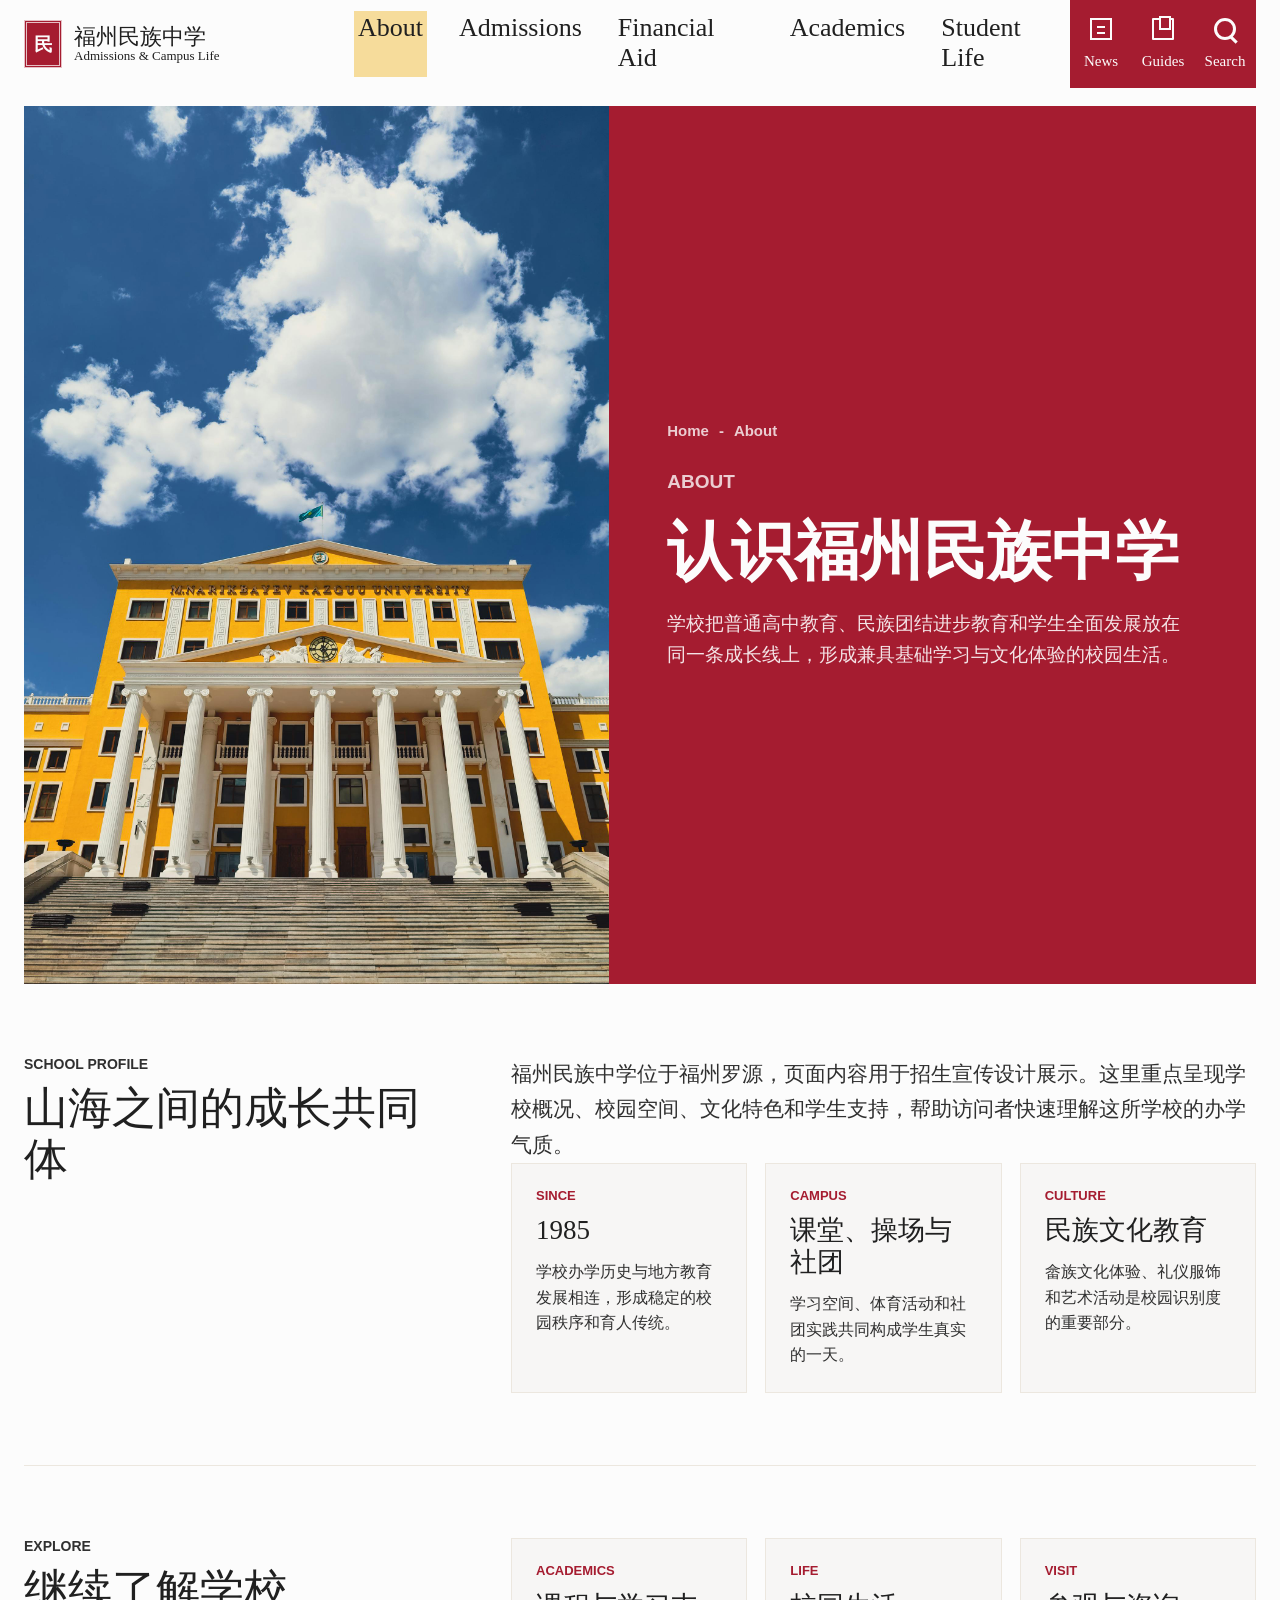
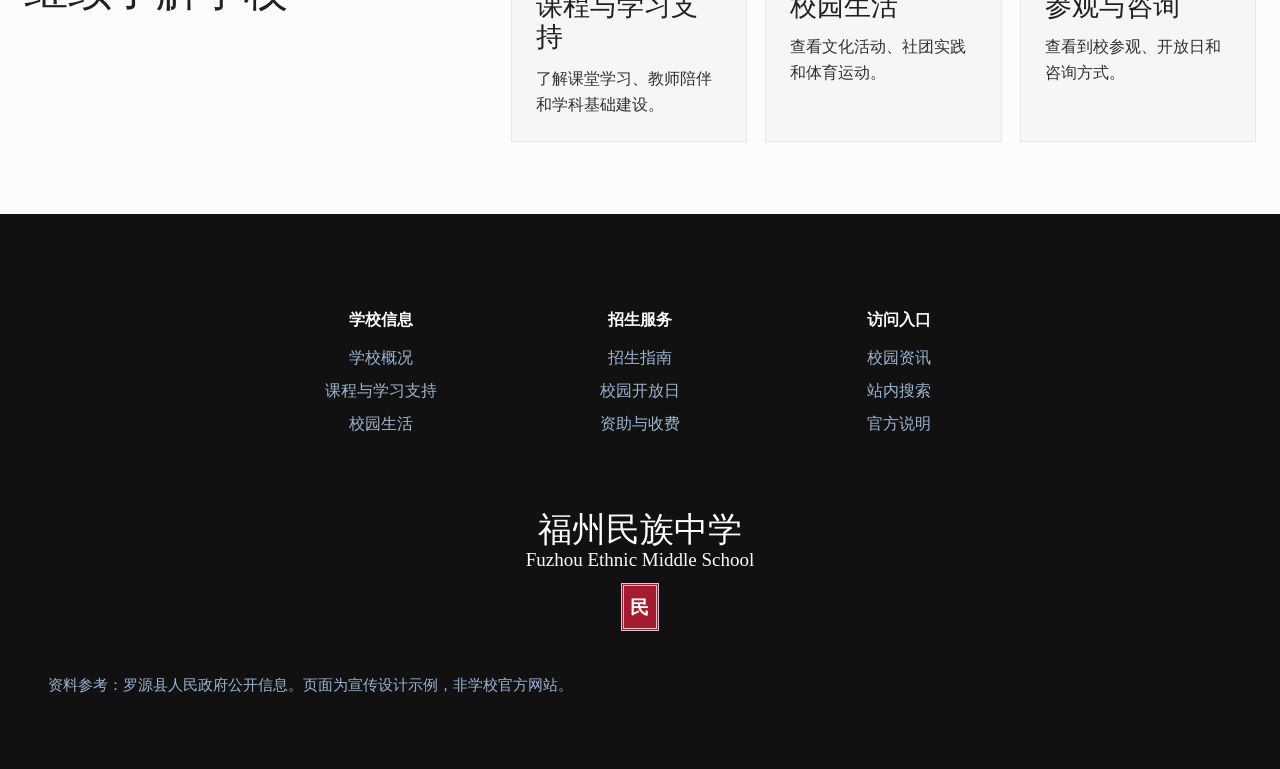
==== about.html @ c33d32e8 "初始提交：学校网站静态页面 Co-Authored-By: Claude Opus 4.8 <noreply@anthropic.com>" ====
<!doctype html>
<html lang="zh-CN">
  <head>
    <meta charset="utf-8">
    <meta name="viewport" content="width=device-width, initial-scale=1">
    <title>About | 福州民族中学</title>
    <meta name="description" content="福州民族中学学校概况页面，介绍办学定位、校园环境与民族教育特色。">
    <link rel="icon" href="data:,">
    <link rel="stylesheet" href="styles.css">
  </head>
  <body>
    <a class="skip-link" href="#content">跳至主要内容</a>

    <header class="site-header">
      <div class="header-inner">
        <a class="wordmark" href="index.html" aria-label="福州民族中学首页">
          <span class="school-shield">民</span>
          <span class="school-name">
            <strong>福州民族中学</strong>
            <small>Admissions & Campus Life</small>
          </span>
        </a>

        <nav class="primary-nav" aria-label="主导航">
          <a class="active" href="about.html">About</a>
          <a href="index.html#apply">Admissions</a>
          <a href="aid.html">Financial Aid</a>
          <a href="academics.html">Academics</a>
          <a href="student-life.html">Student Life</a>
        </nav>

        <nav class="utility-nav" aria-label="工具导航">
          <a href="news.html" aria-label="新闻">
            <span class="utility-icon icon-news" aria-hidden="true"></span>
            <span>News</span>
          </a>
          <a href="guide.html" aria-label="指南">
            <span class="utility-icon icon-guide" aria-hidden="true"></span>
            <span>Guides</span>
          </a>
          <a href="search.html" aria-label="搜索">
            <span class="utility-icon icon-search" aria-hidden="true"></span>
            <span>Search</span>
          </a>
        </nav>
      </div>
    </header>

    <main id="content">
      <section class="subpage-hero" aria-labelledby="page-title">
        <div class="subpage-hero__media">
          <img src="assets/building-facade.jpg" alt="现代校园建筑立面">
        </div>
        <div class="subpage-hero__content">
          <nav class="subpage-breadcrumb" aria-label="面包屑导航">
            <a href="index.html">Home</a>
            <span aria-hidden="true">-</span>
            <span>About</span>
          </nav>
          <p class="subpage-kicker">About</p>
          <h1 id="page-title">认识福州民族中学</h1>
          <p>学校把普通高中教育、民族团结进步教育和学生全面发展放在同一条成长线上，形成兼具基础学习与文化体验的校园生活。</p>
        </div>
      </section>

      <section class="content-band content-band--split">
        <div>
          <p class="section-kicker">School Profile</p>
          <h2>山海之间的成长共同体</h2>
        </div>
        <div>
          <p class="lead">福州民族中学位于福州罗源，页面内容用于招生宣传设计展示。这里重点呈现学校概况、校园空间、文化特色和学生支持，帮助访问者快速理解这所学校的办学气质。</p>
          <div class="info-grid">
            <article class="info-card">
              <span>Since</span>
              <h3>1985</h3>
              <p>学校办学历史与地方教育发展相连，形成稳定的校园秩序和育人传统。</p>
            </article>
            <article class="info-card">
              <span>Campus</span>
              <h3>课堂、操场与社团</h3>
              <p>学习空间、体育活动和社团实践共同构成学生真实的一天。</p>
            </article>
            <article class="info-card">
              <span>Culture</span>
              <h3>民族文化教育</h3>
              <p>畲族文化体验、礼仪服饰和艺术活动是校园识别度的重要部分。</p>
            </article>
          </div>
        </div>
      </section>

      <section class="content-band content-band--split">
        <div>
          <p class="section-kicker">Explore</p>
          <h2>继续了解学校</h2>
        </div>
        <div class="resource-grid">
          <a class="resource-card" href="academics.html">
            <span>Academics</span>
            <h3>课程与学习支持</h3>
            <p>了解课堂学习、教师陪伴和学科基础建设。</p>
          </a>
          <a class="resource-card" href="student-life.html">
            <span>Life</span>
            <h3>校园生活</h3>
            <p>查看文化活动、社团实践和体育运动。</p>
          </a>
          <a class="resource-card" href="visit.html">
            <span>Visit</span>
            <h3>参观与咨询</h3>
            <p>查看到校参观、开放日和咨询方式。</p>
          </a>
        </div>
      </section>
    </main>

    <footer class="footer">
      <div class="footer-links" aria-label="页脚链接">
        <div>
          <h2>学校信息</h2>
          <a href="about.html">学校概况</a>
          <a href="academics.html">课程与学习支持</a>
          <a href="student-life.html">校园生活</a>
        </div>
        <div>
          <h2>招生服务</h2>
          <a href="guide.html">招生指南</a>
          <a href="visit.html">校园开放日</a>
          <a href="aid.html">资助与收费</a>
        </div>
        <div>
          <h2>访问入口</h2>
          <a href="news.html">校园资讯</a>
          <a href="search.html">站内搜索</a>
          <a href="policies.html">官方说明</a>
        </div>
      </div>
      <div class="footer-brand">
        <span class="school-shield">民</span>
        <strong>福州民族中学</strong>
        <small>Fuzhou Ethnic Middle School</small>
      </div>
      <p>资料参考：罗源县人民政府公开信息。页面为宣传设计示例，非学校官方网站。</p>
    </footer>
    <script src="site.js" defer></script>
  </body>
</html>
---- styles.css ----
:root {
  --crimson: #a51c30;
  --crimson-dark: #8d1528;
  --ink: #202020;
  --muted: #4a4a4a;
  --soft: #f7f7f7;
  --white: #fcfcfc;
  --line: #ece7df;
  --highlight: #f6dc9b;
}

* {
  box-sizing: border-box;
}

html {
  scroll-behavior: smooth;
}

body {
  margin: 0;
  color: var(--ink);
  background: var(--white);
  font-family: Arial, "Microsoft YaHei", "PingFang SC", sans-serif;
  font-size: 20px;
  line-height: 1.65;
}

@keyframes sitePageEnter {
  from {
    opacity: 0.01;
    transform: translateY(10px);
    filter: blur(2px);
  }
  to {
    opacity: 1;
    transform: translateY(0);
    filter: blur(0);
  }
}

@keyframes siteContentEnter {
  from {
    opacity: 0.01;
    transform: translateY(18px);
  }
  to {
    opacity: 1;
    transform: translateY(0);
  }
}

@media (prefers-reduced-motion: no-preference) {
  body {
    animation: sitePageEnter 280ms cubic-bezier(0.2, 0.8, 0.2, 1) both;
  }

  body.page-exiting {
    opacity: 0;
    transform: translateY(-8px);
    pointer-events: none;
    transition: opacity 190ms ease, transform 190ms ease;
  }

  .subpage-hero,
  .content-band {
    animation: siteContentEnter 420ms 70ms cubic-bezier(0.2, 0.8, 0.2, 1) both;
  }

  .content-band:nth-of-type(2) {
    animation-delay: 130ms;
  }

  .content-band:nth-of-type(3) {
    animation-delay: 180ms;
  }
}

a {
  color: inherit;
  text-decoration: none;
}

button {
  font: inherit;
  color: inherit;
}

img {
  display: block;
  max-width: 100%;
}

.skip-link {
  position: fixed;
  z-index: 100;
  top: 12px;
  left: 12px;
  padding: 10px 14px;
  color: var(--white);
  background: var(--crimson);
  transform: translateY(-160%);
}

.skip-link:focus {
  transform: translateY(0);
}

.site-header {
  background: var(--white);
}

.header-inner {
  width: min(1256px, calc(100% - 48px));
  min-height: 88px;
  margin: 0 auto;
  display: grid;
  grid-template-columns: 330px 1fr 186px;
  align-items: center;
}

.wordmark {
  display: flex;
  align-items: center;
  gap: 12px;
  min-width: 0;
}

.school-shield {
  display: grid;
  width: 38px;
  height: 48px;
  place-items: center;
  color: var(--white);
  background: var(--crimson);
  border: 3px double rgba(255, 255, 255, 0.72);
  font-family: Georgia, "Times New Roman", "SimSun", serif;
  font-size: 19px;
  font-weight: 700;
  line-height: 1;
}

.school-name {
  display: grid;
  gap: 1px;
}

.school-name strong {
  font-family: Georgia, "Times New Roman", "SimSun", serif;
  font-size: 22px;
  font-weight: 500;
  line-height: 1.05;
}

.school-name small {
  font-family: Georgia, "Times New Roman", "SimSun", serif;
  font-size: 13px;
  line-height: 1.1;
}

.primary-nav {
  display: flex;
  justify-content: center;
  gap: 28px;
}

.primary-nav a {
  padding: 2px 4px 4px;
  font-family: Georgia, "Times New Roman", "SimSun", serif;
  font-size: 26px;
  line-height: 1.15;
  transition: background 160ms ease, color 160ms ease;
}

.primary-nav a:hover,
.primary-nav a:focus {
  color: var(--crimson);
  outline: none;
}

.primary-nav .active {
  background: var(--highlight);
}

.utility-nav {
  min-height: 88px;
  display: grid;
  grid-template-columns: repeat(3, 1fr);
  background: var(--crimson);
}

.utility-nav a,
.utility-nav button {
  appearance: none;
  display: grid;
  gap: 5px;
  place-items: center;
  padding: 14px 8px;
  color: var(--white);
  font-family: Georgia, "Times New Roman", "SimSun", serif;
  font-size: 15px;
  line-height: 1.1;
  background: transparent;
  border: 0;
  cursor: pointer;
}

.utility-nav a:hover,
.utility-nav a:focus,
.utility-nav button:hover,
.utility-nav button:focus {
  background: var(--crimson-dark);
  outline: none;
}

.utility-icon {
  position: relative;
  display: block;
  width: 22px;
  height: 22px;
}

.icon-news {
  border: 2px solid currentColor;
}

.icon-news::before,
.icon-news::after {
  position: absolute;
  left: 5px;
  right: 5px;
  height: 2px;
  background: currentColor;
  content: "";
}

.icon-news::before {
  top: 6px;
}

.icon-news::after {
  top: 12px;
}

.icon-guide {
  border: 2px solid currentColor;
  border-radius: 1px;
}

.icon-guide::before {
  position: absolute;
  top: -4px;
  left: 5px;
  width: 8px;
  height: 10px;
  border: 2px solid currentColor;
  background: var(--crimson);
  content: "";
}

.icon-search {
  border: 3px solid currentColor;
  border-radius: 50%;
}

.icon-search::after {
  position: absolute;
  right: -5px;
  bottom: -4px;
  width: 9px;
  height: 3px;
  background: currentColor;
  transform: rotate(45deg);
  content: "";
}

.page-hero {
  width: min(1236px, calc(100% - 48px));
  margin: 16px auto 0;
}

.hero-media {
  position: relative;
  min-height: 620px;
  overflow: hidden;
  background: #1f1f1f;
}

.hero-media img {
  width: 100%;
  height: 620px;
  object-fit: cover;
  object-position: center 48%;
}

.hero-overlay {
  position: absolute;
  inset: 0;
  background: rgba(0, 0, 0, 0.34);
}

.hero-media h1 {
  position: absolute;
  left: 32px;
  bottom: 34px;
  margin: 0;
  color: var(--white);
  font-family: Georgia, "Times New Roman", "SimSun", serif;
  font-size: 88px;
  font-weight: 700;
  line-height: 1.02;
  letter-spacing: 0;
}

.pause-button {
  position: absolute;
  right: 0;
  bottom: 0;
  display: flex;
  width: 98px;
  height: 98px;
  align-items: center;
  justify-content: center;
  gap: 10px;
  color: var(--white);
  background: rgba(0, 0, 0, 0.38);
  border: 0;
  cursor: pointer;
}

.pause-button span {
  width: 8px;
  height: 30px;
  background: currentColor;
}

.pause-button:hover,
.pause-button:focus {
  background: rgba(0, 0, 0, 0.56);
  outline: none;
}

.pause-button.is-paused {
  gap: 0;
}

.pause-button.is-paused span:first-child {
  width: 0;
  height: 0;
  margin-left: 4px;
  background: transparent;
  border-top: 17px solid transparent;
  border-bottom: 17px solid transparent;
  border-left: 25px solid currentColor;
}

.pause-button.is-paused span:last-child {
  display: none;
}

.breadcrumb {
  position: relative;
  z-index: 2;
  width: 50%;
  min-height: 55px;
  margin-top: -30px;
  display: flex;
  align-items: center;
  gap: 12px;
  padding: 0 32px;
  color: var(--white);
  background: var(--crimson);
  font-size: 16px;
  font-weight: 800;
}

.breadcrumb a:hover,
.breadcrumb a:focus {
  text-decoration: underline;
  outline: none;
}

.overview-layout {
  width: min(1236px, calc(100% - 48px));
  margin: 28px auto 0;
  display: grid;
  grid-template-columns: 340px minmax(0, 1fr);
  gap: 72px;
}

.page-index {
  padding: 4px 0 0 32px;
}

.page-index h2 {
  margin: 0 0 6px;
  font-family: Arial, "Microsoft YaHei", "PingFang SC", sans-serif;
  font-size: 16px;
  font-weight: 800;
  line-height: 1.65;
}

.page-index a {
  display: block;
  width: fit-content;
  margin-top: 4px;
  color: #303030;
  font-size: 16px;
  line-height: 1.75;
}

.page-index a:hover,
.page-index a:focus {
  color: var(--crimson);
  text-decoration: underline;
  outline: none;
}

.page-index a.is-current {
  color: var(--crimson);
  font-weight: 800;
  text-decoration: underline;
}

.overview-content {
  max-width: 780px;
}

.overview-content h2,
.two-block h2,
.editorial-feature h2,
.story-card h3,
.aid-panel h2,
.policy-section h2,
.related-topics h2 {
  margin: 0;
  font-family: Georgia, "Times New Roman", "SimSun", serif;
  font-weight: 500;
  letter-spacing: 0;
}

.overview-content h2 {
  font-size: 38px;
  line-height: 1.2;
}

.intro-text {
  max-width: 760px;
  margin: 26px 0 30px;
  color: #303030;
  font-size: 20px;
  line-height: 1.65;
}

.faq-list {
  display: grid;
  gap: 22px;
}

.faq-list details {
  background: #f7f6f5;
}

.faq-list summary {
  position: relative;
  min-height: 92px;
  display: flex;
  align-items: center;
  padding: 20px 66px 20px 32px;
  cursor: pointer;
  list-style: none;
}

.faq-list summary::-webkit-details-marker {
  display: none;
}

.faq-list summary span {
  font-family: Georgia, "Times New Roman", "SimSun", serif;
  font-size: 25px;
  font-weight: 500;
  line-height: 1.15;
}

.faq-list summary::after {
  position: absolute;
  right: 30px;
  top: 50%;
  color: #111111;
  font-size: 34px;
  line-height: 1;
  transform: translateY(-50%);
  content: "+";
}

.faq-list details[open] summary::after {
  content: "-";
}

.faq-list details p {
  margin: 0;
  padding: 0 32px 28px;
  color: #424242;
  font-size: 17px;
  line-height: 1.65;
}

.two-block {
  width: min(1236px, calc(100% - 48px));
  margin: 58px auto 0;
  display: grid;
  grid-template-columns: 340px minmax(0, 1fr);
  gap: 72px;
  padding: 58px 32px 64px;
  background: #fbfbfb;
  border-top: 1px solid var(--line);
}

.block-label span,
.eyebrow {
  display: inline-block;
  color: var(--crimson);
  font-size: 15px;
  font-weight: 900;
  line-height: 1.2;
}

.block-content {
  max-width: 780px;
}

.two-block h2 {
  font-size: 42px;
  line-height: 1.2;
}

.two-block p {
  margin: 20px 0 0;
  color: #303030;
  font-size: 19px;
}

.apply-steps,
.visit-options {
  display: grid;
  grid-template-columns: repeat(3, 1fr);
  margin-top: 34px;
  border-top: 1px solid var(--line);
  border-left: 1px solid var(--line);
}

.apply-steps article,
.visit-options article {
  min-height: 166px;
  padding: 24px 22px;
  background: #f7f6f5;
  border-right: 1px solid var(--line);
  border-bottom: 1px solid var(--line);
}

.apply-steps span,
.visit-options span {
  display: block;
  margin-bottom: 16px;
  color: var(--crimson);
  font-size: 13px;
  font-weight: 900;
  line-height: 1.2;
  text-transform: uppercase;
}

.apply-steps h3,
.visit-options h3 {
  margin: 0;
  font-family: Georgia, "Times New Roman", "SimSun", serif;
  font-size: 25px;
  font-weight: 500;
  line-height: 1.16;
}

.apply-steps p,
.visit-options p {
  margin-top: 12px;
  color: #454545;
  font-size: 15px;
  line-height: 1.55;
}

.visit-options .image-option {
  position: relative;
  min-height: 210px;
  overflow: hidden;
  padding: 0;
  color: var(--white);
  background: #111111;
}

.image-option img {
  width: 100%;
  height: 100%;
  min-height: 210px;
  object-fit: cover;
  object-position: center 48%;
  opacity: 0.78;
}

.image-option div {
  position: absolute;
  left: 22px;
  right: 22px;
  bottom: 22px;
}

.image-option span {
  color: rgba(255, 255, 255, 0.78);
}

.quick-links {
  display: grid;
  grid-template-columns: repeat(3, 1fr);
  margin-top: 22px;
  border-top: 1px solid var(--line);
}

.quick-links a,
.quick-links button {
  appearance: none;
  min-height: 72px;
  display: flex;
  align-items: center;
  padding: 0 18px;
  color: inherit;
  border-right: 1px solid var(--line);
  background: #f7f6f5;
  border-top: 0;
  border-bottom: 0;
  border-left: 0;
  font-size: 16px;
  font-weight: 800;
  text-align: left;
  cursor: pointer;
}

.quick-links a:last-child,
.quick-links button:last-child {
  border-right: 0;
}

.quick-links a:hover,
.quick-links a:focus,
.quick-links button:hover,
.quick-links button:focus {
  color: var(--white);
  background: var(--crimson);
  outline: none;
}

.option-action {
  appearance: none;
  min-height: 44px;
  margin-top: 18px;
  padding: 10px 14px;
  color: var(--white);
  background: var(--crimson);
  border: 0;
  font-size: 14px;
  font-weight: 900;
  line-height: 1.2;
  cursor: pointer;
  transition: background 180ms ease, transform 180ms ease;
}

.visit-options article:not(.image-option) .option-action {
  color: var(--crimson);
  background: #ffffff;
  border: 1px solid rgba(165, 28, 48, 0.28);
}

.option-action:hover,
.option-action:focus {
  background: var(--crimson-dark);
  outline: none;
  transform: translateY(-2px);
}

.visit-options article:not(.image-option) .option-action:hover,
.visit-options article:not(.image-option) .option-action:focus {
  color: var(--white);
  background: var(--crimson);
}

.editorial-feature {
  margin-top: 82px;
  padding: 88px 0 94px;
  background: #f3f4f4;
}

.editorial-heading,
.editorial-layout {
  width: min(1236px, calc(100% - 48px));
  margin: 0 auto;
}

.editorial-heading {
  display: grid;
  grid-template-columns: minmax(260px, 0.8fr) minmax(360px, 1fr);
  gap: 72px;
  align-items: start;
}

.editorial-heading h2 {
  font-size: 58px;
  line-height: 1.08;
}

.editorial-heading p {
  margin: 0;
  max-width: 620px;
  color: #111111;
  font-size: 16px;
  line-height: 1.6;
}

.text-cta {
  display: inline-flex;
  align-items: center;
  gap: 10px;
  margin-top: 22px;
  color: #111111;
  font-size: 16px;
  font-weight: 900;
}

.text-cta span,
.story-card a span {
  display: inline-grid;
  width: 36px;
  height: 36px;
  place-items: center;
  color: var(--white);
  background: #111111;
  border-radius: 50%;
  font-size: 23px;
  line-height: 1;
}

.text-cta:hover,
.text-cta:focus,
.story-card a:hover,
.story-card a:focus {
  color: var(--crimson);
  outline: none;
}

.editorial-layout {
  display: grid;
  grid-template-columns: minmax(0, 1.35fr) minmax(360px, 0.9fr);
  gap: 28px;
  margin-top: 64px;
}

.lead-story img {
  width: 100%;
  height: 492px;
  object-fit: cover;
  object-position: center 48%;
}

.lead-story h3 {
  max-width: 780px;
  margin: 24px 0 0;
  font-family: Georgia, "Times New Roman", "SimSun", serif;
  font-size: 43px;
  font-weight: 500;
  line-height: 1.12;
  text-decoration: underline;
  text-decoration-thickness: 1px;
  text-underline-offset: 5px;
}

.lead-story p {
  max-width: 720px;
  margin-top: 18px;
  color: #111111;
  font-size: 15px;
  line-height: 1.55;
}

.story-list-panel {
  display: grid;
  align-content: start;
}

.story-list-panel a {
  display: grid;
  grid-template-columns: minmax(0, 1fr) 100px;
  gap: 28px;
  align-items: center;
  min-height: 122px;
  padding: 24px 0;
  border-bottom: 1px solid #bfc4c6;
}

.story-list-panel a:first-child {
  border-top: 1px solid #bfc4c6;
}

.story-list-panel span {
  display: block;
  margin-bottom: 8px;
  color: #111111;
  font-size: 12px;
  font-weight: 900;
  line-height: 1.2;
  text-transform: uppercase;
}

.story-list-panel strong {
  display: block;
  color: #111111;
  font-size: 20px;
  line-height: 1.35;
}

.story-list-panel img {
  width: 100px;
  height: 76px;
  object-fit: cover;
  object-position: center 48%;
}

.story-list-panel a:hover strong,
.story-list-panel a:focus strong {
  color: var(--crimson);
}

.stats-strip {
  display: grid;
  grid-template-columns: repeat(3, 1fr);
  width: min(1236px, calc(100% - 48px));
  margin: 76px auto 0;
  color: var(--white);
  background: var(--crimson);
}

.stats-strip article {
  min-height: 214px;
  padding: 34px;
  border-right: 1px solid rgba(255, 255, 255, 0.26);
}

.stats-strip article:last-child {
  border-right: 0;
}

.stats-strip strong {
  display: block;
  font-family: Georgia, "Times New Roman", "SimSun", serif;
  font-size: 62px;
  font-weight: 500;
  line-height: 1;
}

.stats-strip span {
  display: block;
  margin-top: 18px;
  color: rgba(255, 255, 255, 0.82);
  font-size: 17px;
  font-weight: 800;
}

.story-cards-section {
  padding: 80px 0 88px;
  background: #dfe2e1;
}

.story-card-grid {
  width: min(1470px, calc(100% - 80px));
  margin: 0 auto;
  display: grid;
  grid-template-columns: repeat(3, minmax(0, 1fr));
  gap: 48px;
}

.story-card {
  display: grid;
  grid-template-rows: 316px 1fr;
  min-height: 740px;
  background: var(--white);
}

.story-card img {
  width: 100%;
  height: 316px;
  object-fit: cover;
  object-position: center 48%;
}

.story-card div {
  display: flex;
  flex-direction: column;
  padding: 48px 32px 34px;
}

.story-card h3 {
  font-size: 44px;
  line-height: 1.1;
}

.story-card p {
  margin-top: 20px;
  color: #111111;
  font-size: 17px;
  line-height: 1.55;
}

.story-card a {
  display: inline-flex;
  align-items: center;
  gap: 12px;
  margin-top: auto;
  color: #111111;
  font-size: 16px;
  font-weight: 900;
  line-height: 1.35;
}

.aid-panel {
  display: grid;
  grid-template-columns: minmax(0, 1fr) minmax(320px, 0.58fr);
  gap: 64px;
  padding: 86px max(48px, calc((100% - 1236px) / 2));
  color: var(--white);
  background: var(--crimson);
}

.aid-panel h2 {
  max-width: 820px;
  margin-top: 16px;
  color: var(--white);
  font-size: 55px;
  line-height: 1.12;
}

.aid-panel .eyebrow {
  color: rgba(255, 255, 255, 0.78);
}

.aid-panel p:not(.eyebrow) {
  align-self: end;
  color: rgba(255, 255, 255, 0.82);
  font-size: 18px;
  line-height: 1.65;
}

.policy-section {
  width: min(780px, calc(100% - 48px));
  margin: 82px auto;
}

.policy-section h2 {
  font-size: 38px;
  line-height: 1.2;
}

.policy-section p {
  margin-top: 20px;
  color: #303030;
  font-size: 18px;
}

.related-topics {
  padding: 76px 0 150px;
  background:
    linear-gradient(rgba(255, 255, 255, 0.82), rgba(255, 255, 255, 0.82)),
    repeating-linear-gradient(150deg, #eef0f0 0 18px, #f7f8f8 18px 36px);
}

.related-inner {
  width: min(1530px, calc(100% - 80px));
  margin: 0 auto;
  display: grid;
  grid-template-columns: minmax(320px, 0.9fr) minmax(320px, 1fr);
  gap: 70px;
}

.related-kicker {
  margin: 0 0 22px;
  color: #111111;
  font-size: 14px;
  font-weight: 900;
  line-height: 1.2;
  text-transform: uppercase;
}

.related-topics h2 {
  max-width: 680px;
  font-size: 58px;
  line-height: 1.08;
}

.related-topics nav {
  display: grid;
  align-content: start;
}

.related-topics nav a {
  padding: 18px 0;
  border-bottom: 1px solid #111111;
  color: #111111;
  font-size: 25px;
  font-weight: 900;
  line-height: 1.2;
}

.related-topics nav a:first-child {
  border-top: 1px solid #111111;
}

.related-topics nav a:hover,
.related-topics nav a:focus {
  color: var(--crimson);
  outline: none;
}

.footer {
  padding: 96px max(24px, calc((100% - 1530px) / 2)) 72px;
  color: rgba(255, 255, 255, 0.7);
  background: #111111;
}

.footer-links {
  width: min(720px, calc(100% - 48px));
  margin: 0 auto;
  display: grid;
  grid-template-columns: repeat(3, 1fr);
  gap: 58px;
  text-align: center;
}

.footer-links h2 {
  margin: 0 0 16px;
  color: var(--white);
  font-size: 16px;
  line-height: 1.2;
}

.footer-links a {
  display: block;
  margin-top: 10px;
  color: #9db4d1;
  font-size: 16px;
  line-height: 1.45;
}

.footer-links a:hover,
.footer-links a:focus {
  color: var(--white);
  outline: none;
}

.footer-brand {
  width: fit-content;
  margin: 78px auto 42px;
  display: grid;
  justify-items: center;
  color: var(--white);
}

.footer-brand .school-shield {
  order: 3;
  margin-top: 12px;
}

.footer-brand strong {
  font-family: Georgia, "Times New Roman", "SimSun", serif;
  font-size: 34px;
  font-weight: 500;
  line-height: 1;
}

.footer-brand small {
  margin-top: 3px;
  color: var(--white);
  font-family: Georgia, "Times New Roman", "SimSun", serif;
  font-size: 19px;
  line-height: 1.1;
}

.footer p {
  width: min(1530px, calc(100% - 48px));
  margin: 0 auto;
  color: #9db4d1;
  font-size: 15px;
  line-height: 1.6;
}

/* ===== 子页面通用结构 ===== */

.utility-nav .is-active {
  background: var(--crimson-dark);
}

.subpage-hero {
  width: min(1236px, calc(100% - 48px));
  margin: 18px auto 0;
  display: grid;
  grid-template-columns: minmax(0, 0.95fr) minmax(360px, 1.05fr);
  min-height: 430px;
  color: var(--white);
  background: #111111;
}

.subpage-hero__media {
  min-height: 430px;
}

.subpage-hero__media img {
  width: 100%;
  height: 100%;
  min-height: 430px;
  object-fit: cover;
}

.subpage-hero__content {
  display: grid;
  align-content: center;
  gap: 22px;
  padding: 58px;
  background: var(--crimson);
}

.subpage-kicker,
.section-kicker {
  margin: 0;
  color: var(--crimson);
  font-size: 14px;
  font-weight: 900;
  line-height: 1.2;
  text-transform: uppercase;
}

.subpage-hero .subpage-kicker {
  color: rgba(255, 255, 255, 0.78);
}

.subpage-hero h1 {
  margin: 0;
  font-family: Georgia, "Times New Roman", "SimSun", serif;
  font-size: 64px;
  font-weight: 700;
  line-height: 1.04;
  letter-spacing: 0;
}

.subpage-hero p {
  max-width: 620px;
  margin: 0;
  color: rgba(255, 255, 255, 0.88);
  font-size: 19px;
  line-height: 1.65;
}

.subpage-breadcrumb {
  display: flex;
  flex-wrap: wrap;
  gap: 10px;
  color: rgba(255, 255, 255, 0.78);
  font-size: 15px;
  font-weight: 800;
}

.subpage-breadcrumb a:hover,
.subpage-breadcrumb a:focus {
  color: var(--white);
  text-decoration: underline;
  outline: none;
}

.content-band {
  width: min(1236px, calc(100% - 48px));
  margin: 0 auto;
  padding: 72px 0;
}

.content-band + .content-band {
  border-top: 1px solid var(--line);
}

.content-band--split {
  display: grid;
  grid-template-columns: minmax(240px, 0.72fr) minmax(0, 1.28fr);
  gap: 68px;
}

.content-band h2 {
  margin: 10px 0 0;
  font-family: Georgia, "Times New Roman", "SimSun", serif;
  font-size: 44px;
  font-weight: 500;
  line-height: 1.18;
}

.content-band .lead {
  margin: 0;
  color: #303030;
  font-size: 21px;
  line-height: 1.7;
}

.content-band p {
  color: #303030;
}

.info-grid,
.story-grid,
.resource-grid {
  display: grid;
  grid-template-columns: repeat(3, minmax(0, 1fr));
  gap: 18px;
}

.info-card,
.resource-card,
.story-tile {
  min-height: 170px;
  padding: 24px;
  background: #f7f6f5;
  border: 1px solid var(--line);
}

.story-tile {
  display: grid;
  align-content: start;
  gap: 14px;
}

.story-tile img {
  width: 100%;
  aspect-ratio: 16 / 10;
  object-fit: cover;
}

.info-card span,
.resource-card span,
.story-tile span,
.timeline-list span {
  display: block;
  margin-bottom: 12px;
  color: var(--crimson);
  font-size: 13px;
  font-weight: 900;
  line-height: 1.2;
  text-transform: uppercase;
}

.info-card h3,
.resource-card h3,
.story-tile h3 {
  margin: 0;
  font-family: Georgia, "Times New Roman", "SimSun", serif;
  font-size: 27px;
  font-weight: 500;
  line-height: 1.18;
}

.info-card p,
.resource-card p,
.story-tile p {
  margin: 12px 0 0;
  font-size: 16px;
  line-height: 1.6;
}

.timeline-list {
  display: grid;
  gap: 14px;
  counter-reset: timeline;
}

.timeline-list article {
  position: relative;
  padding: 22px 24px 22px 76px;
  background: #f7f6f5;
  border: 1px solid var(--line);
}

.timeline-list article::before {
  counter-increment: timeline;
  content: counter(timeline, decimal-leading-zero);
  position: absolute;
  top: 24px;
  left: 24px;
  color: var(--crimson);
  font-size: 18px;
  font-weight: 900;
  line-height: 1;
}

.timeline-list h3 {
  margin: 0;
  font-size: 22px;
  line-height: 1.25;
}

.timeline-list p {
  margin: 8px 0 0;
  font-size: 16px;
  line-height: 1.6;
}

.page-link {
  display: inline-flex;
  min-height: 44px;
  align-items: center;
  margin-top: 18px;
  padding: 10px 15px;
  color: var(--white);
  background: var(--crimson);
  font-size: 15px;
  font-weight: 900;
  line-height: 1.2;
}

.page-link:hover,
.page-link:focus {
  background: var(--crimson-dark);
  outline: none;
}

.directory-search {
  display: grid;
  gap: 16px;
}

.directory-search label {
  display: grid;
  gap: 8px;
  font-size: 16px;
  font-weight: 900;
}

.directory-search input {
  min-height: 48px;
  padding: 10px 12px;
  border: 1px solid #cfc7bd;
  font: inherit;
  font-size: 16px;
}

.search-directory-list {
  display: grid;
  gap: 12px;
}

.search-directory-list a {
  display: block;
  padding: 18px;
  background: #f7f6f5;
  border: 1px solid var(--line);
}

.search-directory-list a[hidden] {
  display: none;
}

.search-directory-list strong {
  display: block;
  color: #111111;
  font-size: 20px;
  line-height: 1.3;
}

.search-directory-list span {
  display: block;
  margin-top: 6px;
  color: #555555;
  font-size: 15px;
  line-height: 1.5;
}

.subpage-cta-band {
  margin-top: 36px;
  padding: 28px;
  color: var(--white);
  background: #111111;
}

.subpage-cta-band h2 {
  color: var(--white);
}

.subpage-cta-band p {
  color: rgba(255, 255, 255, 0.78);
}

/* ===== 交互弹窗与表单 ===== */

.interaction-layer {
  position: fixed;
  inset: 0;
  z-index: 2000;
  display: grid;
  place-items: center;
  padding: 28px;
  opacity: 0;
  pointer-events: none;
  transition: opacity 180ms ease;
}

.interaction-layer.is-open {
  opacity: 1;
  pointer-events: auto;
}

.modal-backdrop {
  position: absolute;
  inset: 0;
  background: rgba(17, 17, 17, 0.64);
}

.modal-sheet {
  position: relative;
  width: min(760px, 100%);
  max-height: min(760px, calc(100dvh - 56px));
  overflow: auto;
  padding: 34px 34px 32px;
  background: var(--white);
  border-left: 8px solid var(--crimson);
  box-shadow: 0 34px 90px rgba(0, 0, 0, 0.28);
  transform: translateY(12px);
  transition: transform 180ms ease;
}

.interaction-layer.is-open .modal-sheet {
  transform: translateY(0);
}

.modal-close {
  appearance: none;
  position: absolute;
  top: 14px;
  right: 14px;
  display: grid;
  width: 44px;
  height: 44px;
  place-items: center;
  color: #111111;
  background: #f0eeee;
  border: 0;
  font-size: 30px;
  line-height: 1;
  cursor: pointer;
}

.modal-close:hover,
.modal-close:focus {
  color: var(--white);
  background: var(--crimson);
  outline: none;
}

.modal-kicker {
  margin: 0 0 10px;
  color: var(--crimson);
  font-size: 14px;
  font-weight: 900;
  line-height: 1.2;
  text-transform: uppercase;
}

.modal-sheet h2 {
  max-width: 620px;
  margin: 0;
  padding-right: 54px;
  font-family: Georgia, "Times New Roman", "SimSun", serif;
  font-size: 38px;
  font-weight: 500;
  line-height: 1.16;
}

.modal-body {
  margin-top: 24px;
  color: #303030;
  font-size: 17px;
  line-height: 1.65;
}

.modal-body p {
  margin: 0;
}

.modal-body p + p,
.modal-body form + p {
  margin-top: 14px;
}

.modal-list,
.news-list,
.search-results {
  display: grid;
  gap: 12px;
  margin-top: 18px;
}

.modal-list article,
.news-list article,
.search-results button {
  padding: 16px 18px;
  background: #f7f6f5;
  border: 1px solid var(--line);
}

.modal-list strong,
.news-list strong,
.search-results strong {
  display: block;
  color: #111111;
  font-size: 18px;
  line-height: 1.3;
}

.modal-list span,
.news-list span,
.search-results span {
  display: block;
  margin-top: 6px;
  color: #555555;
  font-size: 15px;
  line-height: 1.5;
}

.modal-actions {
  display: flex;
  flex-wrap: wrap;
  gap: 10px;
  margin-top: 24px;
}

.modal-actions button,
.search-row button,
.form-actions button {
  appearance: none;
  min-height: 44px;
  padding: 11px 16px;
  color: var(--white);
  background: var(--crimson);
  border: 0;
  font-size: 15px;
  font-weight: 900;
  line-height: 1.2;
  cursor: pointer;
}

.modal-actions button.secondary {
  color: var(--crimson);
  background: #ffffff;
  border: 1px solid rgba(165, 28, 48, 0.28);
}

.modal-actions button:hover,
.modal-actions button:focus,
.search-row button:hover,
.search-row button:focus,
.form-actions button:hover,
.form-actions button:focus {
  background: var(--crimson-dark);
  outline: none;
}

.modal-actions button.secondary:hover,
.modal-actions button.secondary:focus {
  color: var(--white);
  background: var(--crimson);
}

.site-search label,
.action-form label {
  display: grid;
  gap: 7px;
  color: #222222;
  font-size: 15px;
  font-weight: 800;
}

.search-row {
  display: grid;
  grid-template-columns: minmax(0, 1fr) auto;
  gap: 10px;
  margin-top: 8px;
}

.site-search input,
.action-form input,
.action-form select,
.action-form textarea {
  width: 100%;
  min-height: 46px;
  padding: 10px 12px;
  color: #111111;
  background: #ffffff;
  border: 1px solid #cfc7bd;
  font: inherit;
  font-size: 16px;
}

.action-form textarea {
  min-height: 104px;
  resize: vertical;
}

.form-grid {
  display: grid;
  grid-template-columns: repeat(2, minmax(0, 1fr));
  gap: 14px;
}

.form-grid label:last-child,
.form-grid label.full {
  grid-column: 1 / -1;
}

.form-actions {
  margin-top: 18px;
}

.field-error {
  display: none;
  color: #8d1528;
  font-size: 13px;
  line-height: 1.35;
}

.action-form .is-invalid input,
.action-form .is-invalid select,
.action-form .is-invalid textarea {
  border-color: #8d1528;
}

.action-form .is-invalid .field-error {
  display: block;
}

.search-results button {
  appearance: none;
  width: 100%;
  color: inherit;
  text-align: left;
  cursor: pointer;
}

.search-results button:hover,
.search-results button:focus {
  border-color: rgba(165, 28, 48, 0.45);
  outline: none;
}

.empty-result {
  margin-top: 16px;
  padding: 18px;
  background: #f7f6f5;
  border: 1px dashed #cfc7bd;
  color: #555555;
}

.toast {
  position: fixed;
  right: 24px;
  bottom: 24px;
  z-index: 2100;
  max-width: min(360px, calc(100% - 48px));
  padding: 14px 16px;
  color: var(--white);
  background: #111111;
  box-shadow: 0 18px 42px rgba(0, 0, 0, 0.24);
  font-size: 15px;
  font-weight: 800;
  line-height: 1.45;
  opacity: 0;
  transform: translateY(16px);
  pointer-events: none;
  transition: opacity 180ms ease, transform 180ms ease;
}

.toast.is-visible {
  opacity: 1;
  transform: translateY(0);
}

.back-to-top {
  appearance: none;
  position: fixed;
  right: 22px;
  bottom: 22px;
  z-index: 1200;
  display: grid;
  width: 48px;
  height: 48px;
  place-items: center;
  color: var(--white);
  background: var(--crimson);
  border: 0;
  font-size: 24px;
  font-weight: 900;
  line-height: 1;
  cursor: pointer;
  opacity: 0;
  transform: translateY(12px);
  pointer-events: none;
  transition: opacity 180ms ease, transform 180ms ease, background 180ms ease;
}

.back-to-top.is-visible {
  opacity: 1;
  transform: translateY(0);
  pointer-events: auto;
}

.back-to-top:hover,
.back-to-top:focus {
  background: var(--crimson-dark);
  outline: none;
}

body.modal-open {
  overflow: hidden;
}

body.motion-paused *,
body.motion-paused *::before,
body.motion-paused *::after {
  animation-play-state: paused !important;
}

body.motion-paused .glow-cursor {
  opacity: 0 !important;
}

a:focus-visible,
button:focus-visible,
input:focus-visible,
select:focus-visible,
textarea:focus-visible,
.modal-sheet:focus-visible {
  outline: 3px solid var(--highlight) !important;
  outline-offset: 3px;
}

/* ===== Harvard-style 滚动动画系统 ===== */

/* 核心：元素初始隐藏 + translateY(120px)，进入视口后 transition 恢复 */
.an-will-animate {
  opacity: 0.01;
  transform: translateY(120px);
  transition: opacity 1.2s cubic-bezier(0.4, 0, 0.2, 1),
              transform 1.2s cubic-bezier(0.4, 0, 0.2, 1);
  transition-delay: 0.1s;
}

/* 交错延迟：nth-child 自动分配 */
.an-will-animate:nth-child(2) { transition-delay: 0.25s; }
.an-will-animate:nth-child(3) { transition-delay: 0.4s; }
.an-will-animate:nth-child(4) { transition-delay: 0.5s; }
.an-will-animate:nth-child(5) { transition-delay: 0.6s; }
.an-will-animate:nth-child(6) { transition-delay: 0.7s; }

/* 进入视口后 */
.an-will-animate.an-on-viewport {
  opacity: 1;
  transform: translateY(0);
}

/* 左侧滑入变体 */
.an-will-animate--left {
  transform: translateX(-120px) !important;
}

.an-will-animate--left.an-on-viewport {
  transform: translateX(0) !important;
}

/* 右侧滑入变体 */
.an-will-animate--right {
  transform: translateX(120px) !important;
}

.an-will-animate--right.an-on-viewport {
  transform: translateX(0) !important;
}

/* 缩放进入变体 */
.an-will-animate--scale {
  transform: scale(0.92) !important;
}

.an-will-animate--scale.an-on-viewport {
  transform: scale(1) !important;
}

/* 淡入（无位移） */
.an-will-animate--fade {
  transform: none !important;
}

/* 手动延迟覆盖 */
.an-delay-1 { transition-delay: 0.15s !important; }
.an-delay-2 { transition-delay: 0.3s !important; }
.an-delay-3 { transition-delay: 0.45s !important; }
.an-delay-4 { transition-delay: 0.6s !important; }
.an-delay-5 { transition-delay: 0.75s !important; }
.an-delay-6 { transition-delay: 0.9s !important; }

/* ===== Hero 入场动画 ===== */
@keyframes heroZoom {
  from { transform: scale(1.12); }
  to   { transform: scale(1); }
}

@keyframes heroTitleReveal {
  from {
    opacity: 0;
    transform: translateY(60px);
    filter: blur(8px);
  }
  to {
    opacity: 1;
    transform: translateY(0);
    filter: blur(0);
  }
}

@keyframes heroBreadcrumb {
  from {
    opacity: 0;
    transform: translateX(-60px);
  }
  to {
    opacity: 1;
    transform: translateX(0);
  }
}

@keyframes heroOverlay {
  from { opacity: 0; }
  to   { opacity: 1; }
}

@keyframes heroLine {
  from { transform: scaleX(0); }
  to   { transform: scaleX(1); }
}

/* Hero 图片：缓慢缩放 */
.hero-media img {
  animation: heroZoom 2.4s cubic-bezier(0.4, 0, 0.2, 1) forwards;
}

/* Hero 遮罩淡入 */
.hero-overlay {
  animation: heroOverlay 1.8s 0.2s cubic-bezier(0.4, 0, 0.2, 1) both;
}

/* Hero 标题：带模糊的滑入 */
.hero-media h1 {
  opacity: 0;
  animation: heroTitleReveal 1.4s 0.4s cubic-bezier(0.4, 0, 0.2, 1) forwards;
}

/* Hero 底部装饰线 */
.hero-media h1::after {
  content: "";
  display: block;
  width: 80px;
  height: 4px;
  margin-top: 16px;
  background: var(--crimson);
  transform-origin: left;
  animation: heroLine 0.8s 1.2s cubic-bezier(0.4, 0, 0.2, 1) both;
}

/* 面包屑：从左滑入 */
.breadcrumb {
  opacity: 0;
  animation: heroBreadcrumb 1s 0.8s cubic-bezier(0.4, 0, 0.2, 1) forwards;
}

/* ===== 图片容器：clip-path 揭幕效果 ===== */
@keyframes imageReveal {
  from {
    clip-path: inset(0 100% 0 0);
  }
  to {
    clip-path: inset(0 0 0 0);
  }
}

.an-image-reveal {
  clip-path: inset(0 100% 0 0);
  transition: clip-path 1.4s cubic-bezier(0.4, 0, 0.2, 1);
}

.an-image-reveal.an-on-viewport {
  clip-path: inset(0 0 0 0);
}

/* 图片悬停缩放（Harvard 风格） */
.hero-media img,
.lead-story img,
.image-option img,
.story-card img {
  transition: transform 0.8s cubic-bezier(0.4, 0, 0.2, 1);
}

.lead-story:hover img,
.image-option:hover img,
.story-card:hover img {
  transform: scale(1.06);
}

/* ===== 卡片悬停效果 ===== */
.story-card {
  transition: transform 0.6s cubic-bezier(0.4, 0, 0.2, 1),
              box-shadow 0.6s cubic-bezier(0.4, 0, 0.2, 1);
}

.story-card:hover {
  transform: translateY(-12px);
  box-shadow: 0 30px 80px rgba(0, 0, 0, 0.15);
}

/* ===== 链接悬停动效 ===== */
.quick-links a,
.quick-links button {
  transition: color 0.4s cubic-bezier(0.4, 0, 0.2, 1),
              background 0.4s cubic-bezier(0.4, 0, 0.2, 1),
              transform 0.4s cubic-bezier(0.4, 0, 0.2, 1);
}

.quick-links a:hover,
.quick-links button:hover {
  transform: translateY(-3px);
}

.text-cta,
.story-card a {
  transition: color 0.4s cubic-bezier(0.4, 0, 0.2, 1);
}

.text-cta span,
.story-card a span {
  transition: transform 0.4s cubic-bezier(0.4, 0, 0.2, 1),
              background 0.4s cubic-bezier(0.4, 0, 0.2, 1);
}

.text-cta:hover span,
.story-card a:hover span {
  transform: scale(1.15);
  background: var(--crimson);
}

/* ===== FAQ 展开动画 ===== */
.faq-list details[open] p {
  animation: heroTitleReveal 0.6s cubic-bezier(0.4, 0, 0.2, 1) forwards;
}

.faq-list summary::after {
  transition: transform 0.4s cubic-bezier(0.4, 0, 0.2, 1);
}

.faq-list details[open] summary::after {
  transform: translateY(-50%) rotate(45deg);
}

/* ===== 数据条：计数动画 ===== */
.stats-strip strong {
  transition: transform 0.5s cubic-bezier(0.4, 0, 0.2, 1);
}

.stats-strip article:hover strong {
  transform: scale(1.1);
}

/* 数字滚动效果 */
@keyframes countUp {
  from { opacity: 0; transform: translateY(30px); }
  to   { opacity: 1; transform: translateY(0); }
}

.stats-strip.an-on-viewport strong {
  animation: countUp 0.8s cubic-bezier(0.4, 0, 0.2, 1) both;
}

.stats-strip.an-on-viewport article:nth-child(2) strong {
  animation-delay: 0.2s;
}

.stats-strip.an-on-viewport article:nth-child(3) strong {
  animation-delay: 0.4s;
}

/* ===== 底部链接滑入 ===== */
.related-topics nav a {
  transition: color 0.4s cubic-bezier(0.4, 0, 0.2, 1),
              padding-left 0.5s cubic-bezier(0.4, 0, 0.2, 1);
}

.related-topics nav a:hover {
  padding-left: 16px;
}

/* ===== 视差滚动效果 ===== */
@keyframes parallax {
  from { transform: translateY(0); }
  to   { transform: translateY(-60px); }
}

.parallax-bg {
  will-change: transform;
}

/* ===== 导航滚动状态 ===== */
.site-header {
  transition: box-shadow 0.4s cubic-bezier(0.4, 0, 0.2, 1);
}

.site-header.scrolled {
  box-shadow: 0 2px 20px rgba(0, 0, 0, 0.08);
}

/* ===== 图片加载骨架 ===== */
.an-image-skeleton {
  background: linear-gradient(110deg, #e8e8e8 8%, #f0f0f0 18%, #e8e8e8 33%);
  background-size: 200% 100%;
  animation: skeleton 1.5s linear infinite;
}

@keyframes skeleton {
  0%   { background-position: 200% 0; }
  100% { background-position: -200% 0; }
}

/* ===== 页面加载遮罩 ===== */
@keyframes pageReveal {
  from { clip-path: inset(0 0 100% 0); }
  to   { clip-path: inset(0 0 0 0); }
}

.page-reveal {
  animation: pageReveal 1s cubic-bezier(0.4, 0, 0.2, 1) forwards;
}

/* ===== 鼠标跟随光晕（可选） ===== */
.glow-cursor {
  position: fixed;
  width: 300px;
  height: 300px;
  border-radius: 50%;
  background: radial-gradient(circle, rgba(165, 28, 48, 0.06) 0%, transparent 70%);
  pointer-events: none;
  z-index: 9999;
  transform: translate(-50%, -50%);
  transition: opacity 0.3s ease;
  opacity: 0;
}

body:hover .glow-cursor {
  opacity: 1;
}

@media (max-width: 1180px) {
  .header-inner {
    grid-template-columns: 280px 1fr 168px;
  }

  .primary-nav {
    gap: 18px;
  }

  .primary-nav a {
    font-size: 22px;
  }
}

@media (max-width: 940px) {
  body {
    font-size: 18px;
  }

  .header-inner {
    width: 100%;
    min-height: auto;
    grid-template-columns: 1fr;
  }

  .wordmark {
    min-height: 76px;
    padding: 0 24px;
  }

  .primary-nav {
    justify-content: flex-start;
    gap: 8px;
    overflow-x: auto;
    padding: 14px 20px;
    border-top: 1px solid var(--line);
  }

  .primary-nav a {
    white-space: nowrap;
  }

  .utility-nav {
    min-height: 72px;
  }

  .page-hero,
  .overview-layout,
  .two-block,
  .stats-strip,
  .aid-panel {
    width: 100%;
    margin-top: 0;
  }

  .hero-media,
  .hero-media img {
    min-height: 480px;
    height: 480px;
  }

  .hero-media h1 {
    left: 24px;
    bottom: 28px;
    font-size: 68px;
  }

  .breadcrumb {
    width: min(520px, calc(100% - 24px));
  }

  .overview-layout,
  .two-block,
  .editorial-heading,
  .editorial-layout,
  .aid-panel,
  .related-inner,
  .subpage-hero,
  .content-band--split {
    grid-template-columns: 1fr;
    gap: 34px;
  }

  .subpage-hero {
    width: 100%;
    margin-top: 0;
  }

  .subpage-hero__media,
  .subpage-hero__media img {
    min-height: 320px;
  }

  .subpage-hero__content {
    padding: 42px 24px;
  }

  .subpage-hero h1 {
    font-size: 48px;
  }

  .content-band {
    width: calc(100% - 48px);
    padding: 54px 0;
  }

  .info-grid,
  .story-grid,
  .resource-grid {
    grid-template-columns: 1fr;
  }

  .overview-layout {
    padding: 26px 24px 0;
  }

  .page-index {
    padding: 0;
  }

  .overview-content {
    max-width: none;
  }

  .two-block {
    margin-top: 58px;
    padding: 54px 24px;
  }

  .apply-steps,
  .visit-options {
    grid-template-columns: 1fr;
  }

  .apply-steps article,
  .visit-options article {
    min-height: auto;
  }

  .editorial-feature {
    margin-top: 58px;
    padding: 62px 0;
  }

  .editorial-heading h2,
  .aid-panel h2,
  .related-topics h2 {
    font-size: 44px;
  }

  .story-card-grid,
  .stats-strip {
    grid-template-columns: 1fr;
  }

  .stats-strip article {
    border-right: 0;
    border-bottom: 1px solid rgba(255, 255, 255, 0.22);
  }

  .story-cards-section,
  .aid-panel {
    margin-top: 58px;
  }

  .story-card-grid,
  .related-inner {
    width: calc(100% - 48px);
  }

  .story-card {
    min-height: auto;
  }

  .aid-panel {
    padding: 58px 24px;
  }

  .footer-links {
    grid-template-columns: 1fr;
    gap: 34px;
  }

  .modal-sheet {
    max-height: calc(100dvh - 40px);
  }
}

@media (max-width: 560px) {
  .school-name strong {
    font-size: 20px;
  }

  .school-name small {
    font-size: 12px;
  }

  .utility-nav a {
    font-size: 14px;
  }

  .hero-media,
  .hero-media img {
    min-height: 410px;
    height: 410px;
  }

  .hero-media h1 {
    font-size: 48px;
  }

  .pause-button {
    width: 74px;
    height: 74px;
  }

  .pause-button span {
    height: 24px;
  }

  .breadcrumb {
    min-height: 54px;
    margin-top: -18px;
    padding: 0 22px;
  }

  .overview-content h2,
  .policy-section h2 {
    font-size: 32px;
  }

  .intro-text,
  .two-block p {
    font-size: 17px;
  }

  .faq-list summary {
    min-height: 82px;
    padding: 18px 58px 18px 22px;
  }

  .faq-list summary span {
    font-size: 22px;
  }

  .faq-list details p {
    padding: 0 22px 24px;
  }

  .quick-links {
    grid-template-columns: 1fr;
  }

  .quick-links a {
    border-right: 0;
    border-bottom: 1px solid var(--line);
  }

  .quick-links button {
    border-right: 0;
    border-bottom: 1px solid var(--line);
  }

  .interaction-layer {
    padding: 16px;
  }

  .modal-sheet {
    padding: 30px 20px 24px;
    border-left-width: 5px;
  }

  .modal-sheet h2 {
    padding-right: 46px;
    font-size: 30px;
  }

  .form-grid,
  .search-row {
    grid-template-columns: 1fr;
  }

  .modal-actions {
    display: grid;
  }

  .toast {
    right: 16px;
    bottom: 16px;
    max-width: calc(100% - 32px);
  }

  .two-block h2,
  .aid-panel h2,
  .content-band h2 {
    font-size: 34px;
  }

  .subpage-hero h1 {
    font-size: 38px;
  }

  .subpage-hero__media,
  .subpage-hero__media img {
    min-height: 240px;
  }

  .content-band {
    width: calc(100% - 32px);
  }

  .content-band .lead {
    font-size: 18px;
  }

  .timeline-list article {
    padding-left: 64px;
  }

  .editorial-heading h2,
  .related-topics h2 {
    font-size: 36px;
  }

  .lead-story h3,
  .story-card h3 {
    font-size: 32px;
  }

  .editorial-layout,
  .editorial-heading,
  .story-card-grid,
  .related-inner {
    width: calc(100% - 32px);
  }

  .story-list-panel a {
    grid-template-columns: 1fr;
  }

  .story-list-panel img {
    width: 100%;
    height: 150px;
  }

  .stats-strip strong {
    font-size: 52px;
  }
}
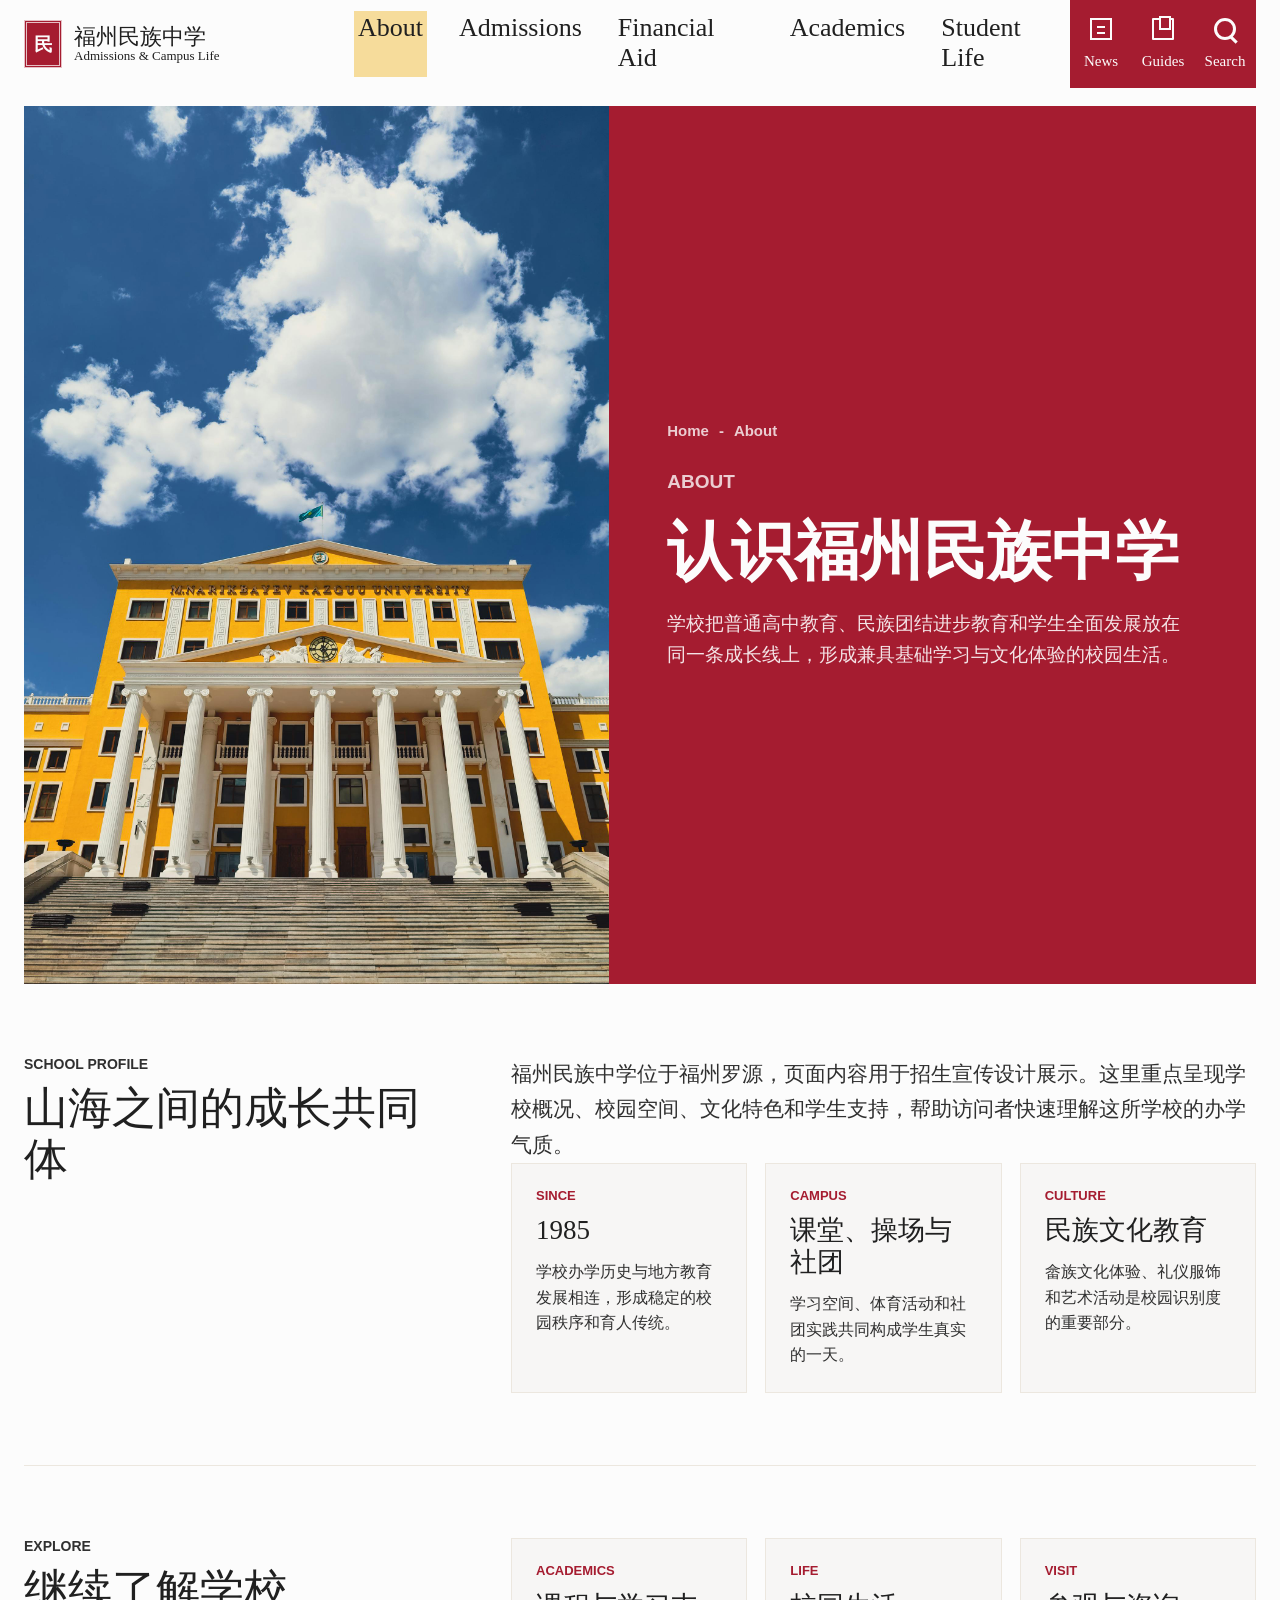
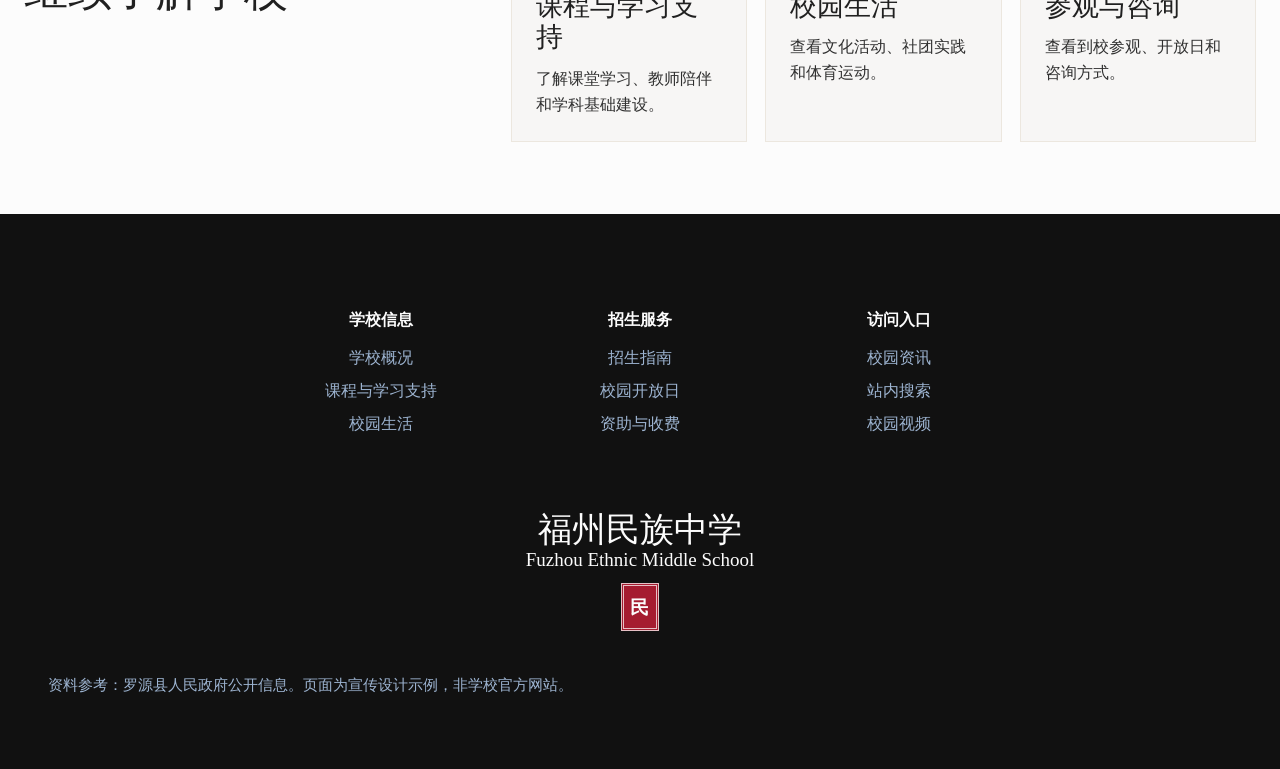
==== commit 27a71a41: "完善学校网站内容和宣传视频" ====
--- a/about.html
+++ b/about.html
@@ -133,7 +133,7 @@
           <h2>访问入口</h2>
           <a href="news.html">校园资讯</a>
           <a href="search.html">站内搜索</a>
-          <a href="policies.html">官方说明</a>
+          <a href="index.html#promo-video">校园视频</a>
         </div>
       </div>
       <div class="footer-brand">
--- a/styles.css
+++ b/styles.css
@@ -1394,6 +1394,59 @@
   color: rgba(255, 255, 255, 0.78);
 }
 
+.video-section {
+  width: min(1236px, calc(100% - 48px));
+  margin: 64px auto 0;
+  display: grid;
+  grid-template-columns: minmax(260px, 0.7fr) minmax(0, 1.3fr);
+  gap: 42px;
+  align-items: center;
+  padding: 34px;
+  background: #111111;
+  color: var(--white);
+}
+
+.video-copy {
+  display: grid;
+  align-content: center;
+  gap: 14px;
+}
+
+.video-copy .section-kicker {
+  color: rgba(255, 255, 255, 0.76);
+}
+
+.video-copy h2 {
+  margin: 0;
+  font-family: Georgia, "Times New Roman", "SimSun", serif;
+  font-size: 42px;
+  font-weight: 500;
+  line-height: 1.18;
+}
+
+.video-copy p {
+  margin: 0;
+  color: rgba(255, 255, 255, 0.78);
+  font-size: 17px;
+  line-height: 1.7;
+}
+
+.video-frame {
+  position: relative;
+  overflow: hidden;
+  background: #000000;
+  aspect-ratio: 16 / 9;
+  box-shadow: 0 28px 70px rgba(0, 0, 0, 0.32);
+}
+
+.video-frame video {
+  width: 100%;
+  height: 100%;
+  display: block;
+  object-fit: contain;
+  background: #000000;
+}
+
 /* ===== 交互弹窗与表单 ===== */
 
 .interaction-layer {
@@ -2082,6 +2135,11 @@
 }
 
 @media (max-width: 940px) {
+  html,
+  body {
+    overflow-x: hidden;
+  }
+
   body {
     font-size: 18px;
   }
@@ -2098,6 +2156,8 @@
   }
 
   .primary-nav {
+    width: 100%;
+    max-width: 100vw;
     justify-content: flex-start;
     gap: 8px;
     overflow-x: auto;
@@ -2106,7 +2166,18 @@
   }
 
   .primary-nav a {
+    flex: 0 0 auto;
     white-space: nowrap;
+  }
+
+  .an-will-animate--left,
+  .an-will-animate--right {
+    transform: translateY(80px) !important;
+  }
+
+  .an-will-animate--left.an-on-viewport,
+  .an-will-animate--right.an-on-viewport {
+    transform: translateY(0) !important;
   }
 
   .utility-nav {
@@ -2173,6 +2244,13 @@
     padding: 54px 0;
   }
 
+  .video-section {
+    width: calc(100% - 48px);
+    grid-template-columns: 1fr;
+    gap: 24px;
+    padding: 28px;
+  }
+
   .info-grid,
   .story-grid,
   .resource-grid {
@@ -2376,6 +2454,20 @@
 
   .content-band {
     width: calc(100% - 32px);
+  }
+
+  .video-section {
+    width: calc(100% - 32px);
+    margin-top: 44px;
+    padding: 20px;
+  }
+
+  .video-copy h2 {
+    font-size: 30px;
+  }
+
+  .video-copy p {
+    font-size: 16px;
   }
 
   .content-band .lead {
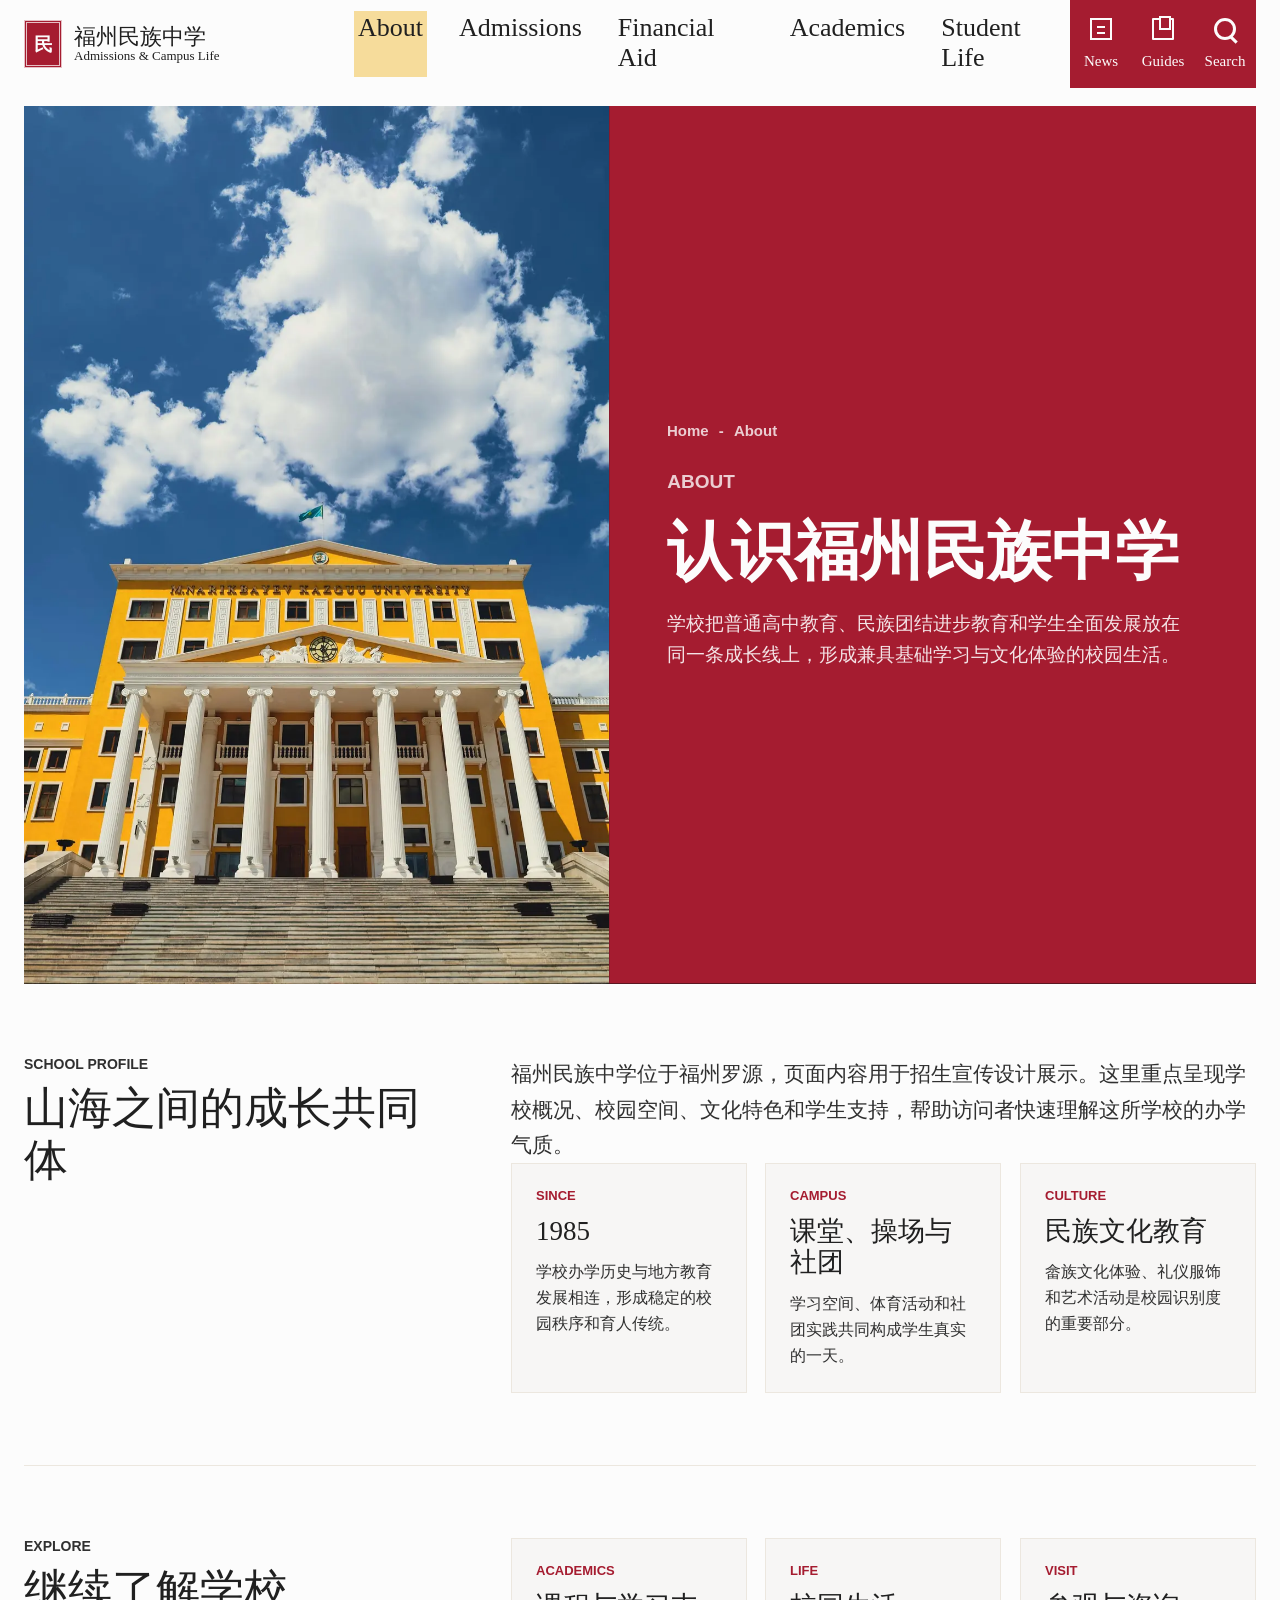
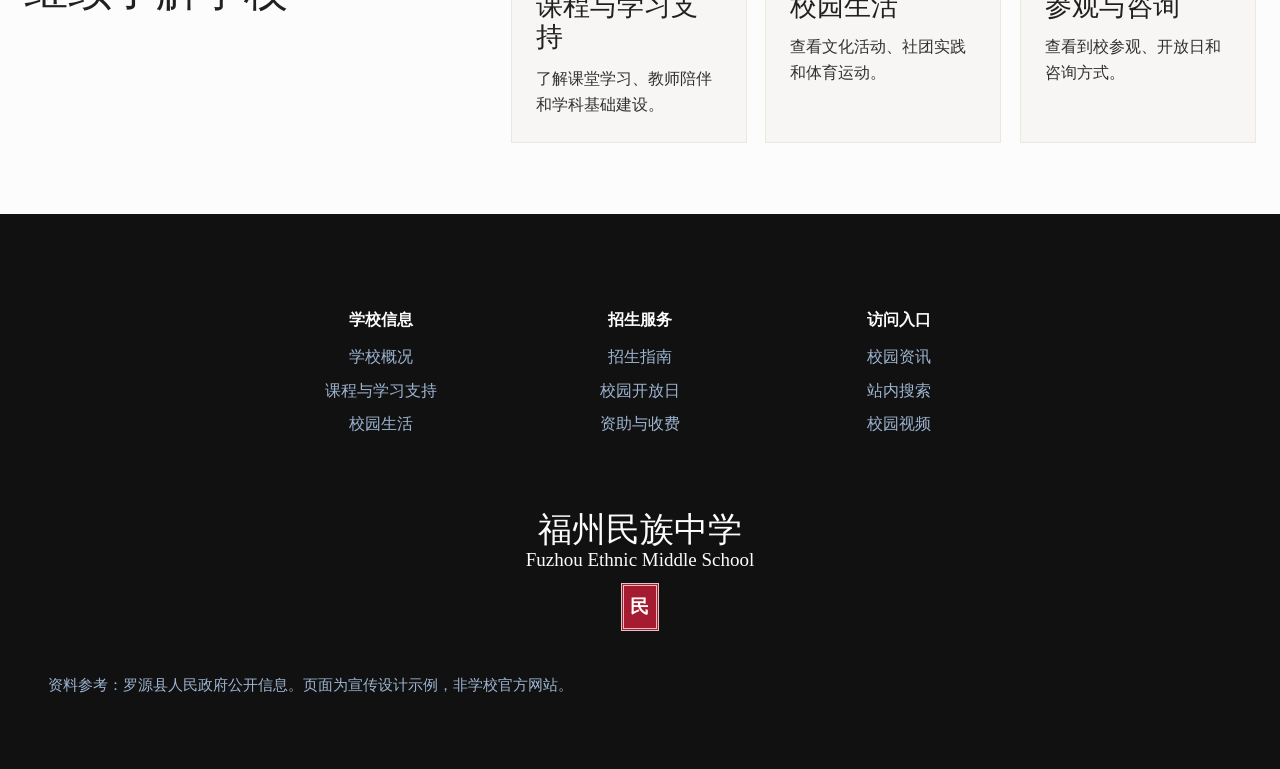
==== commit d64a0588: "优化网站加载速度" ====
--- a/about.html
+++ b/about.html
@@ -6,7 +6,7 @@
     <title>About | 福州民族中学</title>
     <meta name="description" content="福州民族中学学校概况页面，介绍办学定位、校园环境与民族教育特色。">
     <link rel="icon" href="data:,">
-    <link rel="stylesheet" href="styles.css">
+    <link rel="stylesheet" href="styles.css?v=perf1">
   </head>
   <body>
     <a class="skip-link" href="#content">跳至主要内容</a>
@@ -49,7 +49,7 @@
     <main id="content">
       <section class="subpage-hero" aria-labelledby="page-title">
         <div class="subpage-hero__media">
-          <img src="assets/building-facade.jpg" alt="现代校园建筑立面">
+          <img src="assets/building-facade.webp" alt="现代校园建筑立面" width="1067" height="1600" decoding="async" fetchpriority="high">
         </div>
         <div class="subpage-hero__content">
           <nav class="subpage-breadcrumb" aria-label="面包屑导航">
@@ -143,6 +143,6 @@
       </div>
       <p>资料参考：罗源县人民政府公开信息。页面为宣传设计示例，非学校官方网站。</p>
     </footer>
-    <script src="site.js" defer></script>
+    <script src="site.js?v=perf1" defer></script>
   </body>
 </html>
--- a/styles.css
+++ b/styles.css
@@ -39,14 +39,43 @@
   }
 }
 
-@keyframes siteContentEnter {
+@keyframes subpageHeroMedia {
   from {
-    opacity: 0.01;
-    transform: translateY(18px);
+    clip-path: inset(0 100% 0 0);
+  }
+  to {
+    clip-path: inset(0 0 0 0);
+  }
+}
+
+@keyframes subpageHeroImage {
+  from {
+    transform: scale(1.08);
+  }
+  to {
+    transform: scale(1);
+  }
+}
+
+@keyframes subpageHeroText {
+  from {
+    opacity: 0;
+    transform: translateX(34px);
+    filter: blur(5px);
   }
   to {
     opacity: 1;
-    transform: translateY(0);
+    transform: translateX(0);
+    filter: blur(0);
+  }
+}
+
+@keyframes subpageHeroPanel {
+  from {
+    clip-path: inset(0 0 0 100%);
+  }
+  to {
+    clip-path: inset(0 0 0 0);
   }
 }
 
@@ -62,17 +91,55 @@
     transition: opacity 190ms ease, transform 190ms ease;
   }
 
-  .subpage-hero,
-  .content-band {
-    animation: siteContentEnter 420ms 70ms cubic-bezier(0.2, 0.8, 0.2, 1) both;
-  }
-
-  .content-band:nth-of-type(2) {
-    animation-delay: 130ms;
-  }
-
-  .content-band:nth-of-type(3) {
-    animation-delay: 180ms;
+  .subpage-hero__media {
+    animation: subpageHeroMedia 760ms 80ms cubic-bezier(0.2, 0.8, 0.2, 1) both;
+  }
+
+  .subpage-hero__media img {
+    animation: subpageHeroImage 1100ms 80ms cubic-bezier(0.2, 0.8, 0.2, 1) both;
+  }
+
+  .subpage-hero__content > * {
+    animation: subpageHeroText 620ms cubic-bezier(0.2, 0.8, 0.2, 1) both;
+  }
+
+  .subpage-hero__content {
+    animation: subpageHeroPanel 720ms 120ms cubic-bezier(0.2, 0.8, 0.2, 1) both;
+    transform-origin: right;
+  }
+
+  .subpage-hero__content > *:nth-child(1) { animation-delay: 120ms; }
+  .subpage-hero__content > *:nth-child(2) { animation-delay: 200ms; }
+  .subpage-hero__content > *:nth-child(3) { animation-delay: 280ms; }
+  .subpage-hero__content > *:nth-child(4) { animation-delay: 360ms; }
+
+  .site-reveal {
+    opacity: 0.01;
+    transform: translateY(82px);
+    transition: opacity 920ms cubic-bezier(0.2, 0.8, 0.2, 1),
+                transform 920ms cubic-bezier(0.2, 0.8, 0.2, 1),
+                filter 920ms cubic-bezier(0.2, 0.8, 0.2, 1);
+    transition-delay: var(--reveal-delay, 0ms);
+    filter: blur(4px);
+    will-change: opacity, transform, filter;
+  }
+
+  .site-reveal--left {
+    transform: translateX(-110px);
+  }
+
+  .site-reveal--right {
+    transform: translateX(110px);
+  }
+
+  .site-reveal--scale {
+    transform: translateY(62px) scale(0.92);
+  }
+
+  .site-reveal.is-visible {
+    opacity: 1;
+    transform: translate(0, 0) scale(1);
+    filter: blur(0);
   }
 }
 
@@ -89,6 +156,7 @@
 img {
   display: block;
   max-width: 100%;
+  height: auto;
 }
 
 .skip-link {
@@ -1227,6 +1295,9 @@
   padding: 24px;
   background: #f7f6f5;
   border: 1px solid var(--line);
+  transition: transform 420ms cubic-bezier(0.2, 0.8, 0.2, 1),
+              border-color 420ms cubic-bezier(0.2, 0.8, 0.2, 1),
+              box-shadow 420ms cubic-bezier(0.2, 0.8, 0.2, 1);
 }
 
 .story-tile {
@@ -1239,6 +1310,20 @@
   width: 100%;
   aspect-ratio: 16 / 10;
   object-fit: cover;
+  transition: transform 700ms cubic-bezier(0.2, 0.8, 0.2, 1);
+}
+
+.info-card:hover,
+.resource-card:hover,
+.story-tile:hover,
+.timeline-list article:hover {
+  transform: translateY(-6px);
+  border-color: rgba(165, 28, 48, 0.28);
+  box-shadow: 0 24px 58px rgba(0, 0, 0, 0.1);
+}
+
+.story-tile:hover img {
+  transform: scale(1.04);
 }
 
 .info-card span,
@@ -1283,6 +1368,9 @@
   padding: 22px 24px 22px 76px;
   background: #f7f6f5;
   border: 1px solid var(--line);
+  transition: transform 420ms cubic-bezier(0.2, 0.8, 0.2, 1),
+              border-color 420ms cubic-bezier(0.2, 0.8, 0.2, 1),
+              box-shadow 420ms cubic-bezier(0.2, 0.8, 0.2, 1);
 }
 
 .timeline-list article::before {
@@ -1445,6 +1533,82 @@
   display: block;
   object-fit: contain;
   background: #000000;
+}
+
+.video-placeholder {
+  position: relative;
+  display: block;
+  width: 100%;
+  height: 100%;
+  min-height: 100%;
+  padding: 0;
+  overflow: hidden;
+  color: var(--white);
+  background: #000000;
+  border: 0;
+  cursor: pointer;
+}
+
+.video-placeholder img {
+  width: 100%;
+  height: 100%;
+  object-fit: cover;
+  opacity: 0.88;
+  transition: transform 620ms cubic-bezier(0.2, 0.8, 0.2, 1),
+              opacity 300ms ease;
+}
+
+.video-placeholder::after {
+  content: "";
+  position: absolute;
+  inset: 0;
+  background: linear-gradient(180deg, rgba(0, 0, 0, 0.1), rgba(0, 0, 0, 0.38));
+  pointer-events: none;
+}
+
+.video-play-button {
+  position: absolute;
+  z-index: 1;
+  top: 50%;
+  left: 50%;
+  display: inline-flex;
+  min-height: 50px;
+  align-items: center;
+  gap: 10px;
+  padding: 12px 18px;
+  color: var(--white);
+  background: rgba(165, 28, 48, 0.96);
+  font-size: 16px;
+  font-weight: 900;
+  line-height: 1.2;
+  transform: translate(-50%, -50%);
+  transition: background 220ms ease, transform 220ms ease;
+}
+
+.video-play-button::before {
+  content: "";
+  width: 0;
+  height: 0;
+  border-top: 8px solid transparent;
+  border-bottom: 8px solid transparent;
+  border-left: 12px solid currentColor;
+}
+
+.video-placeholder:hover img,
+.video-placeholder:focus-visible img {
+  opacity: 1;
+  transform: scale(1.035);
+}
+
+.video-placeholder:hover .video-play-button,
+.video-placeholder:focus-visible .video-play-button {
+  background: var(--crimson-dark);
+  transform: translate(-50%, -50%) scale(1.03);
+}
+
+.video-placeholder:focus-visible {
+  outline: 3px solid var(--highlight);
+  outline-offset: 4px;
 }
 
 /* ===== 交互弹窗与表单 ===== */
@@ -2171,12 +2335,16 @@
   }
 
   .an-will-animate--left,
-  .an-will-animate--right {
+  .an-will-animate--right,
+  .site-reveal--left,
+  .site-reveal--right {
     transform: translateY(80px) !important;
   }
 
   .an-will-animate--left.an-on-viewport,
-  .an-will-animate--right.an-on-viewport {
+  .an-will-animate--right.an-on-viewport,
+  .site-reveal--left.is-visible,
+  .site-reveal--right.is-visible {
     transform: translateY(0) !important;
   }
 
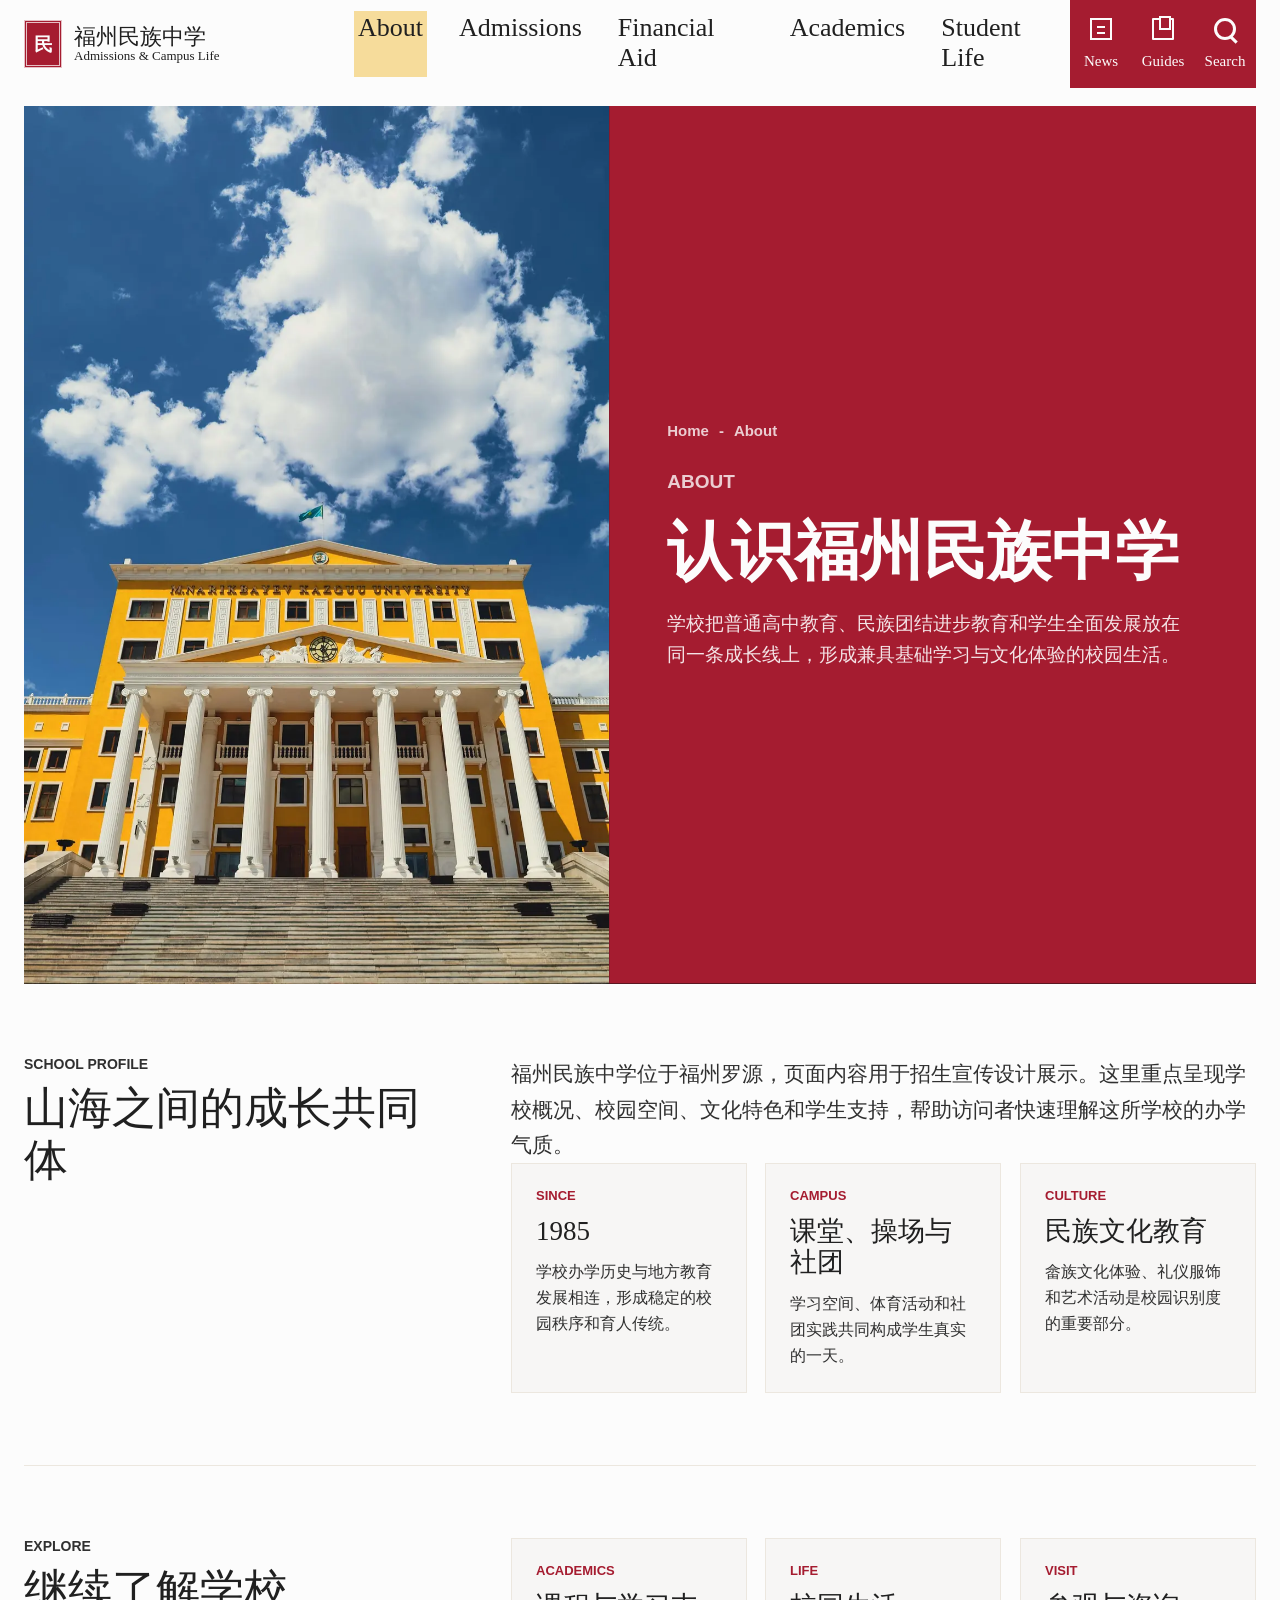
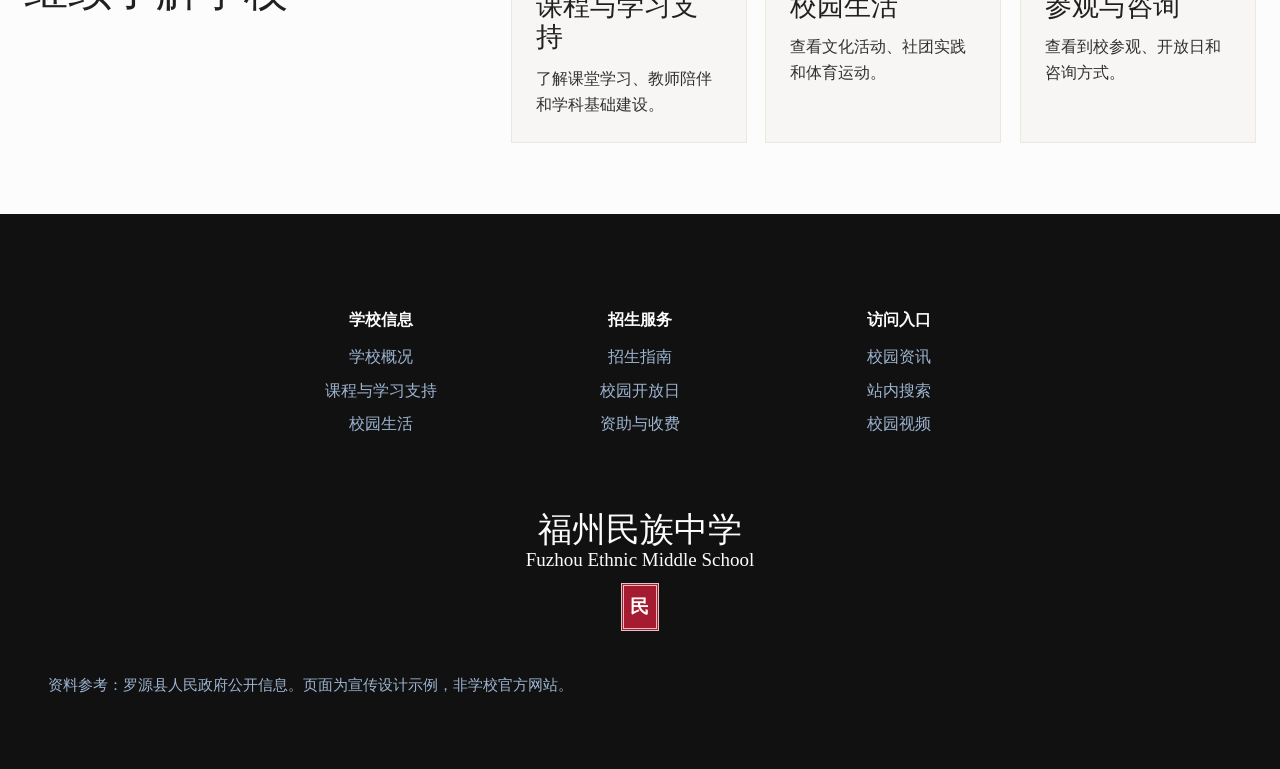
==== commit d12d5e64: "优化宣传视频播放速度" ====
--- a/about.html
+++ b/about.html
@@ -6,7 +6,7 @@
     <title>About | 福州民族中学</title>
     <meta name="description" content="福州民族中学学校概况页面，介绍办学定位、校园环境与民族教育特色。">
     <link rel="icon" href="data:,">
-    <link rel="stylesheet" href="styles.css?v=perf1">
+    <link rel="stylesheet" href="styles.css?v=video1">
   </head>
   <body>
     <a class="skip-link" href="#content">跳至主要内容</a>
@@ -143,6 +143,6 @@
       </div>
       <p>资料参考：罗源县人民政府公开信息。页面为宣传设计示例，非学校官方网站。</p>
     </footer>
-    <script src="site.js?v=perf1" defer></script>
+    <script src="site.js?v=video1" defer></script>
   </body>
 </html>
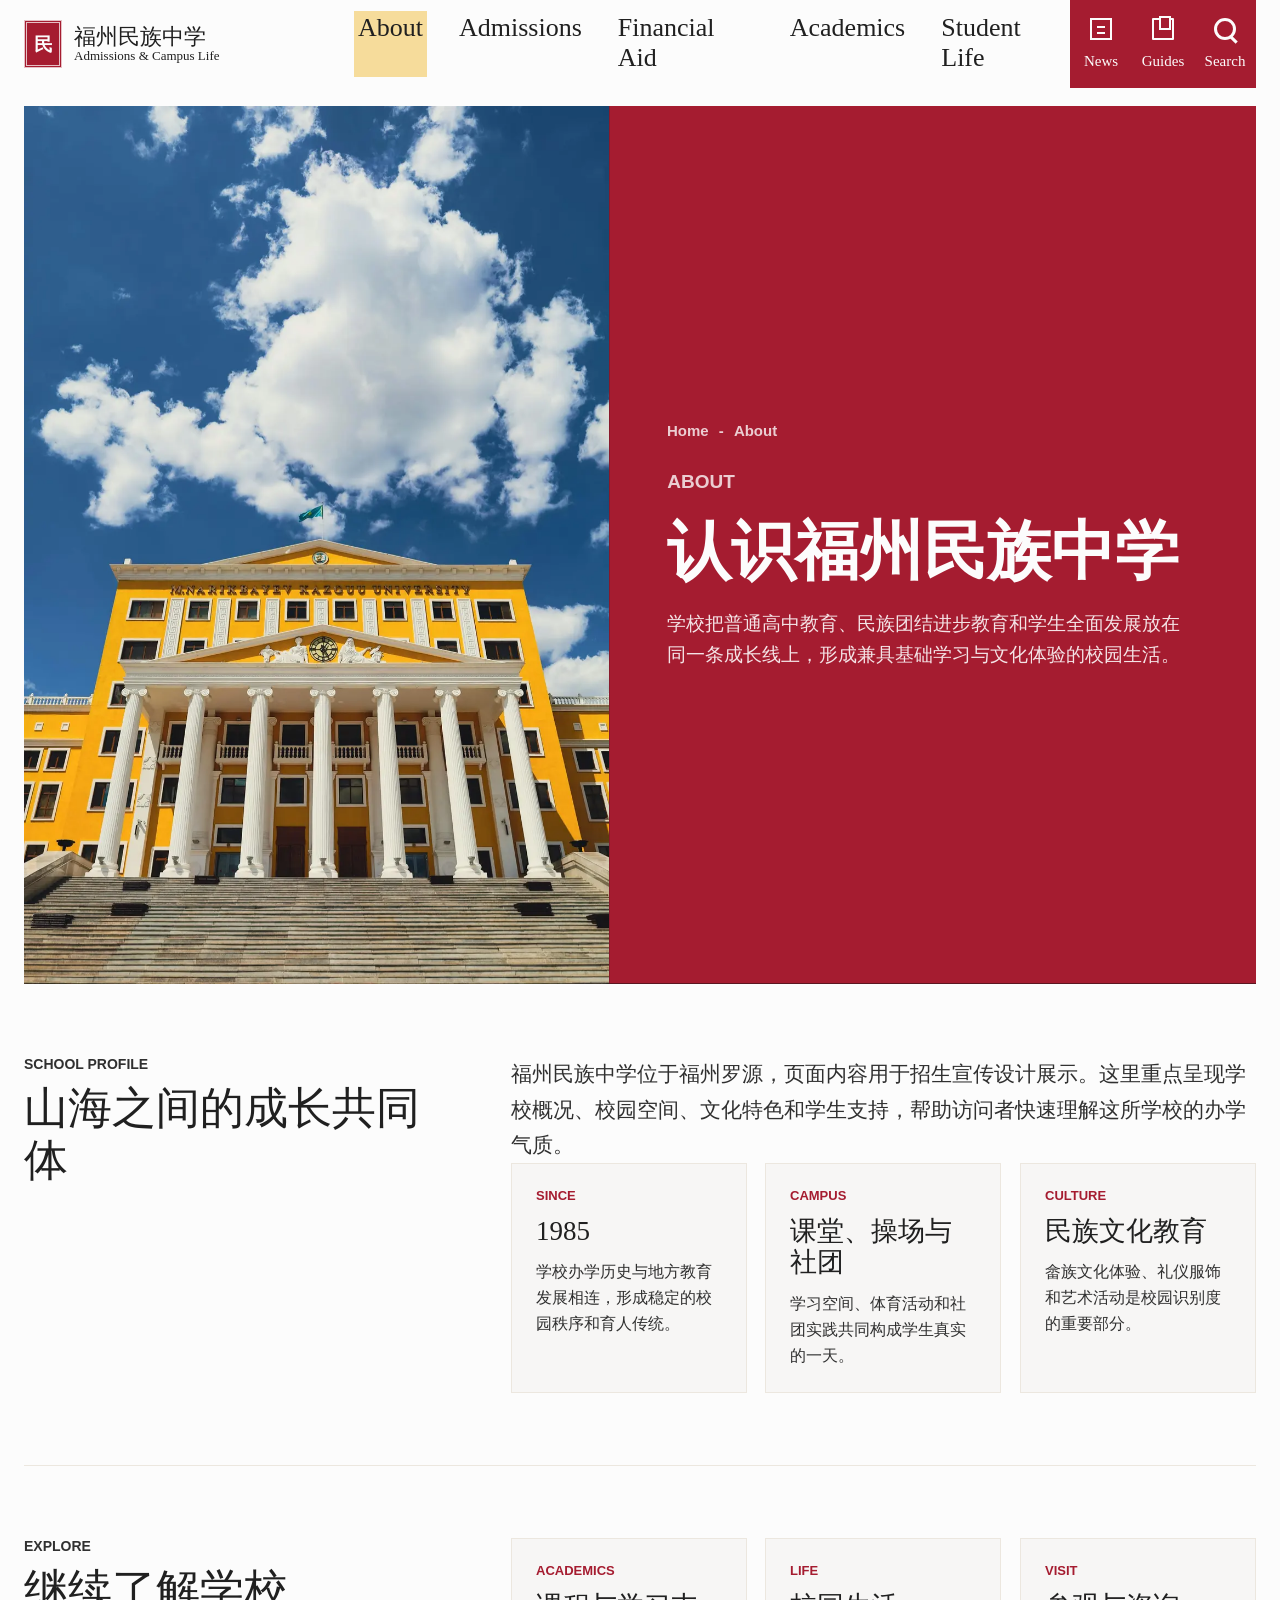
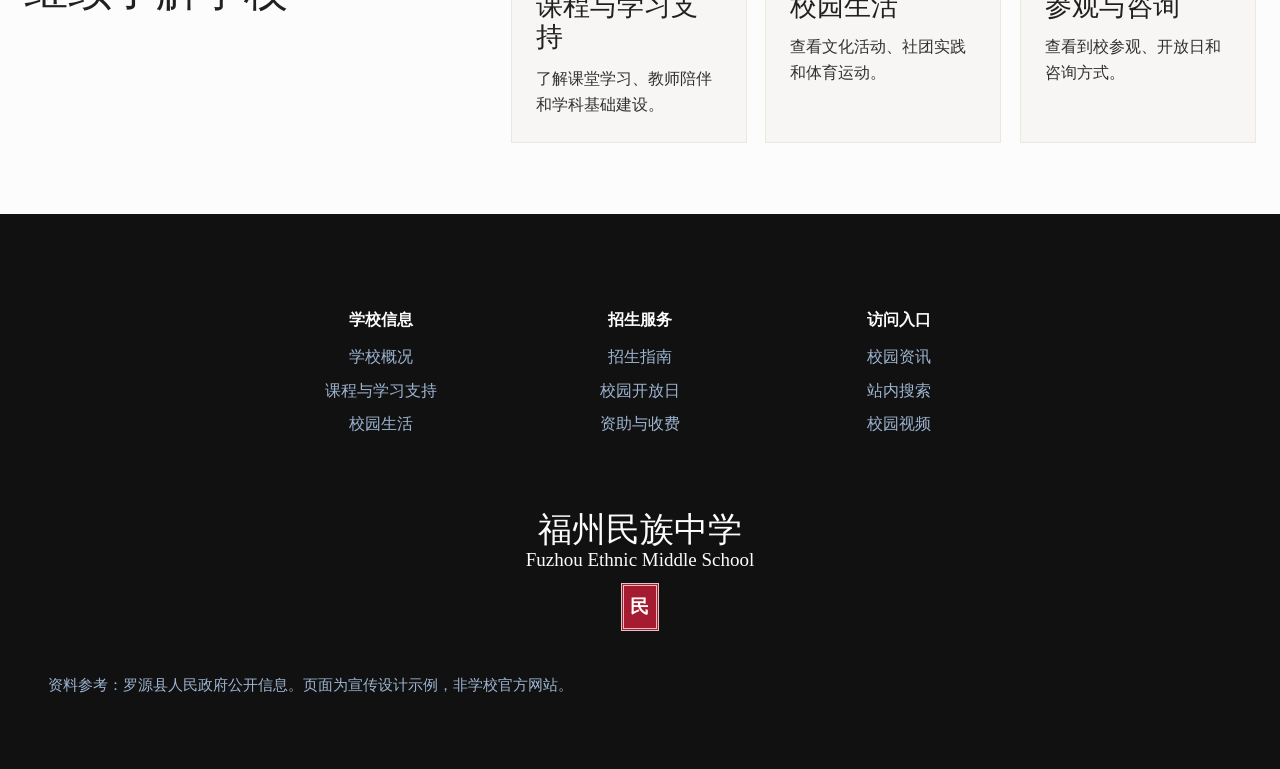
==== commit f6837954: "修复预约弹窗显示位置" ====
--- a/about.html
+++ b/about.html
@@ -6,7 +6,7 @@
     <title>About | 福州民族中学</title>
     <meta name="description" content="福州民族中学学校概况页面，介绍办学定位、校园环境与民族教育特色。">
     <link rel="icon" href="data:,">
-    <link rel="stylesheet" href="styles.css?v=video1">
+    <link rel="stylesheet" href="styles.css?v=modal1">
   </head>
   <body>
     <a class="skip-link" href="#content">跳至主要内容</a>
@@ -143,6 +143,6 @@
       </div>
       <p>资料参考：罗源县人民政府公开信息。页面为宣传设计示例，非学校官方网站。</p>
     </footer>
-    <script src="site.js?v=video1" defer></script>
+    <script src="site.js?v=modal1" defer></script>
   </body>
 </html>
--- a/styles.css
+++ b/styles.css
@@ -29,13 +29,9 @@
 @keyframes sitePageEnter {
   from {
     opacity: 0.01;
-    transform: translateY(10px);
-    filter: blur(2px);
   }
   to {
     opacity: 1;
-    transform: translateY(0);
-    filter: blur(0);
   }
 }
 
